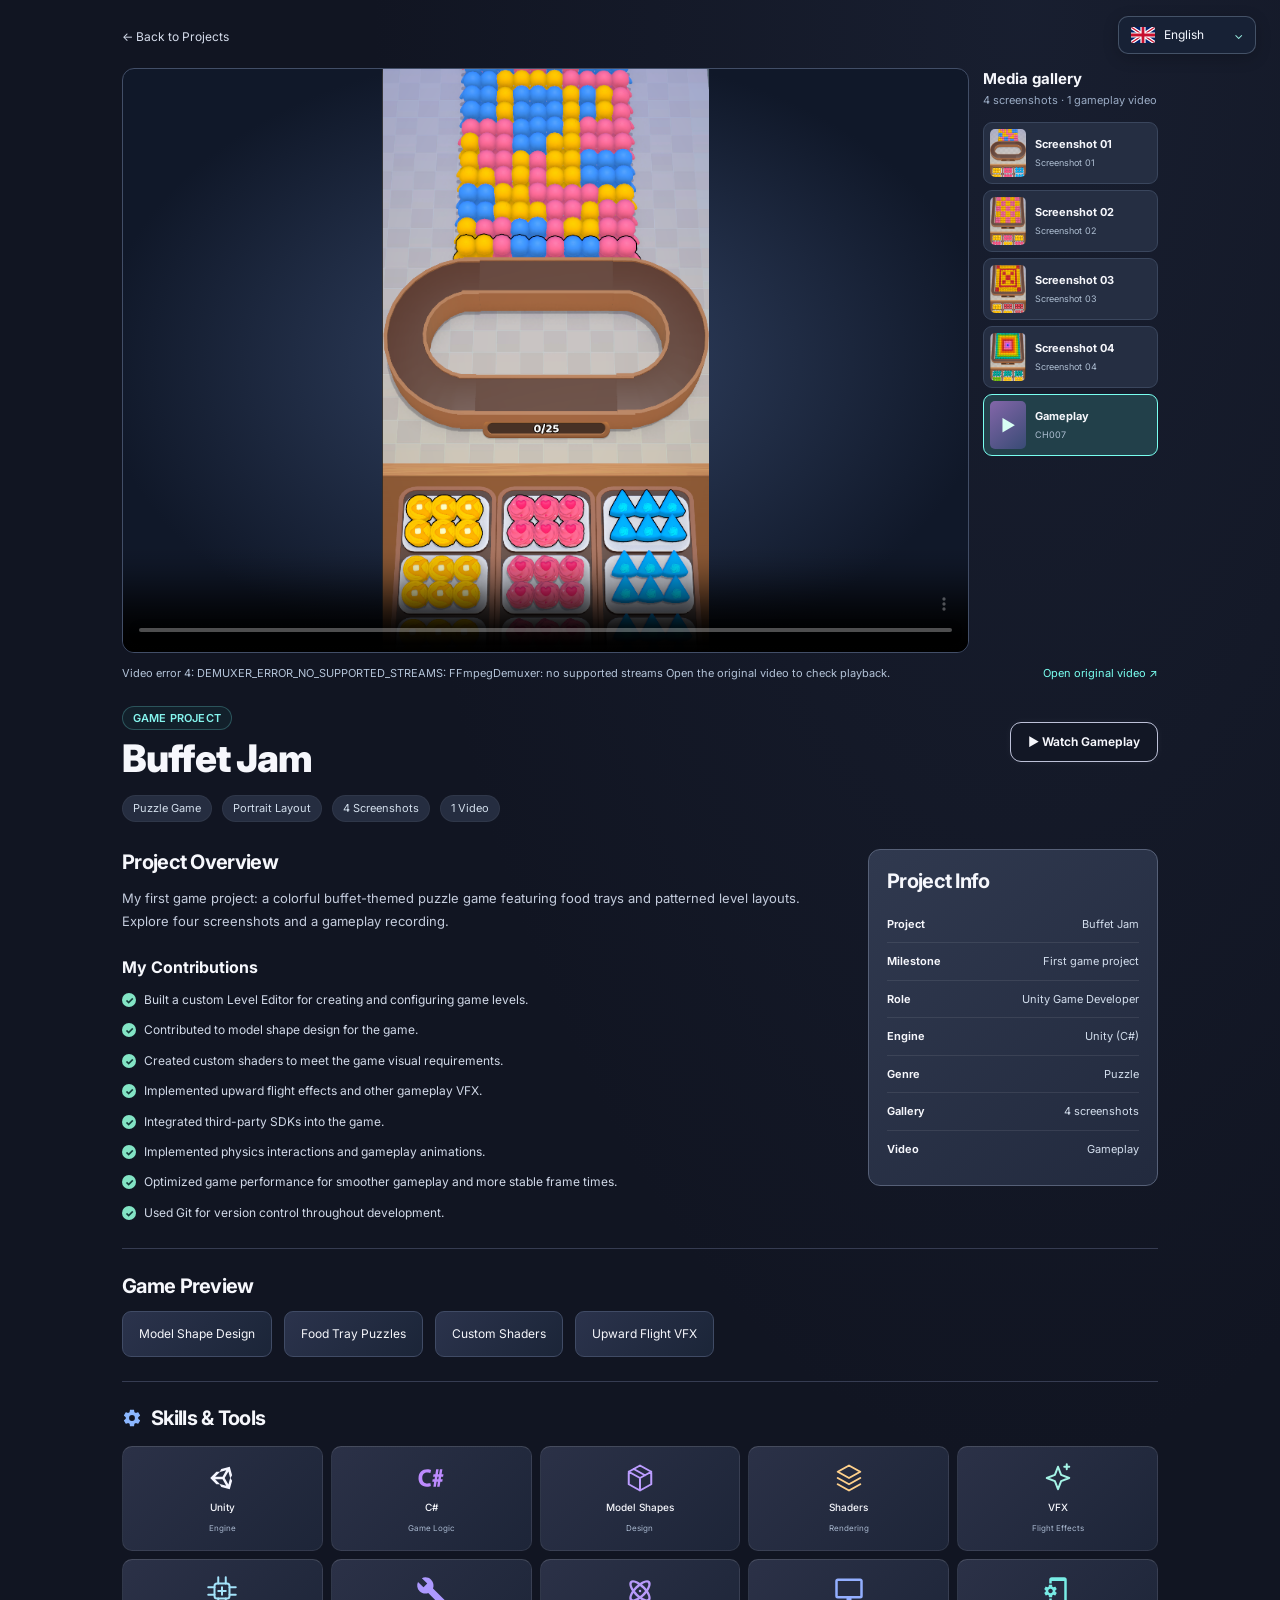
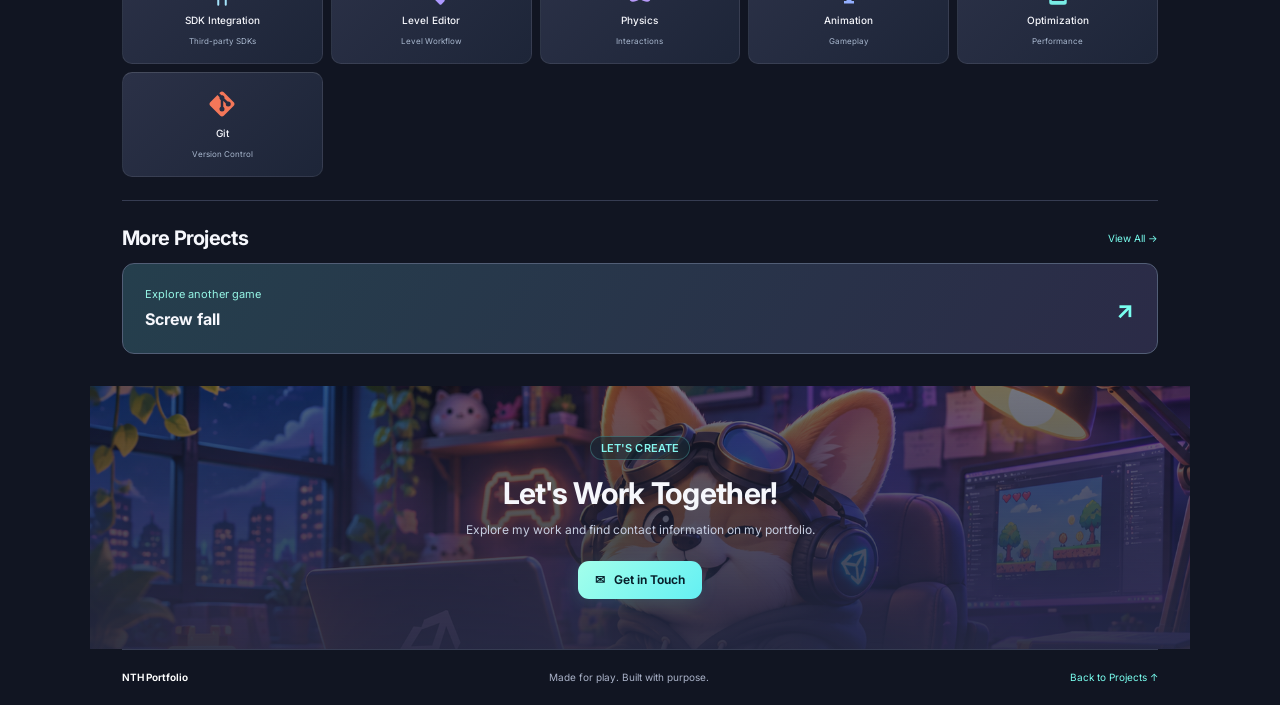
==== buffet-jam.html @ f7092686 "Build bilingual Unity developer portfolio" ====
<!doctype html>
<html lang="en">
<head>
<meta charset="UTF-8">
<meta name="viewport" content="width=device-width,initial-scale=1">
<meta name="description" content="Buffet Jam &middot; level screenshots and game preview.">
<title>Buffet Jam &middot; NTH Portfolio</title>
<link rel="stylesheet" href="styles.css">
<script src="i18n.js" defer></script>
<script src="buffet-jam.js" defer></script>
<script src="motion.js" defer></script>
</head>
<body class="detail-page">
<details class="language-switch"><summary aria-label="Choose language"><img class="current-language-flag" src="assets/icons/flag-en.svg" alt="" width="24" height="16"><span class="current-language-label">English</span><span class="language-chevron" aria-hidden="true">⌄</span></summary><div class="language-options" role="group" aria-label="Language / Ngôn ngữ"><button type="button" data-language="vi" lang="vi" aria-pressed="false"><img src="assets/icons/flag-vi.svg" alt="" width="24" height="16">Tiếng Việt</button><button type="button" data-language="en" lang="en" aria-pressed="true"><img src="assets/icons/flag-en.svg" alt="" width="24" height="16">English</button></div></details>
<a class="skip-link" href="#project-content">Skip to content</a>
<main class="detail-main" id="project-content">
<a class="back-link" href="index.html#projects">&larr; Back to Projects</a>
<div id="project-gallery"><div class="gallery-layout"><div class="media-stage"><img hidden id="gallery-image" src="assets/buffet-jam/Ch007.png" alt="Buffet Jam - Screenshot 01" width="436" height="774"><video id="gallery-video" controls playsinline preload="metadata" poster="assets/buffet-jam/Ch007.png" aria-label="Buffet Jam gameplay">Your browser does not support video playback.</video></div><div class="media-menu"><h3>Media gallery</h3><p>4 screenshots &middot; 1 gameplay video</p><button class="media-choice" data-media-type="image" data-media-src="assets/buffet-jam/Ch007.png" data-media-label="Screenshot 01" aria-pressed="false"><img src="assets/buffet-jam/Ch007.png" alt="" width="60" height="90" loading="lazy"><span><strong>Screenshot 01</strong><small>Screenshot 01</small></span></button><button class="media-choice" data-media-type="image" data-media-src="assets/buffet-jam/Ch007_1.png" data-media-label="Screenshot 02" aria-pressed="false"><img src="assets/buffet-jam/Ch007_1.png" alt="" width="60" height="90" loading="lazy"><span><strong>Screenshot 02</strong><small>Screenshot 02</small></span></button><button class="media-choice" data-media-type="image" data-media-src="assets/buffet-jam/CH007_2.png" data-media-label="Screenshot 03" aria-pressed="false"><img src="assets/buffet-jam/CH007_2.png" alt="" width="60" height="90" loading="lazy"><span><strong>Screenshot 03</strong><small>Screenshot 03</small></span></button><button class="media-choice" data-media-type="image" data-media-src="assets/buffet-jam/Ch007_3.png" data-media-label="Screenshot 04" aria-pressed="false"><img src="assets/buffet-jam/Ch007_3.png" alt="" width="60" height="90" loading="lazy"><span><strong>Screenshot 04</strong><small>Screenshot 04</small></span></button><button class="media-choice" data-media-type="video" data-media-src="assets/buffet-jam/CH007_Vid.mp4" data-media-label="Gameplay" aria-pressed="false"><span class="video-thumb" aria-hidden="true">&#9654;</span><span><strong>Gameplay</strong><small>CH007</small></span></button></div></div><div class="gallery-footer"><span id="gallery-caption" aria-live="polite">Gameplay</span><a id="open-original-video" href="assets/buffet-jam/CH007_Vid.mp4" target="_blank" rel="noopener">Open original video &#8599;</a></div></div>
<header class="detail-heading"><div><span class="eyebrow">GAME PROJECT</span><h1>Buffet Jam</h1></div><a class="button secondary" id="watch-gameplay" href="#project-gallery">&#9654; Watch Gameplay</a></header>
<div class="detail-metadata"><span>Puzzle Game</span><span>Portrait Layout</span><span>4 Screenshots</span><span>1 Video</span></div>
<div class="detail-overview"><section><h2>Project Overview</h2><p>My first game project: a colorful buffet-themed puzzle game featuring food trays and patterned level layouts. Explore four screenshots and a gameplay recording.</p><h3>My Contributions</h3><ul class="contributions-list"><li>Built a custom Level Editor for creating and configuring game levels.</li><li>Contributed to model shape design for the game.</li><li>Created custom shaders to meet the game visual requirements.</li><li>Implemented upward flight effects and other gameplay VFX.</li><li>Integrated third-party SDKs into the game.</li><li>Implemented physics interactions and gameplay animations.</li><li>Optimized game performance for smoother gameplay and more stable frame times.</li><li>Used Git for version control throughout development.</li></ul></section><aside class="project-info"><h2>Project Info</h2><dl><div><dt>Project</dt><dd>Buffet Jam</dd></div><div><dt>Milestone</dt><dd>First game project</dd></div><div><dt>Role</dt><dd>Unity Game Developer</dd></div><div><dt>Engine</dt><dd>Unity (C#)</dd></div><div><dt>Genre</dt><dd>Puzzle</dd></div><div><dt>Gallery</dt><dd>4 screenshots</dd></div><div><dt>Video</dt><dd>Gameplay</dd></div></dl></aside></div>
<section class="detail-highlights"><h2>Game Preview</h2><div class="highlight-list"><span>Model Shape Design</span><span>Food Tray Puzzles</span><span>Custom Shaders</span><span>Upward Flight VFX</span></div></section>
<section class="detail-tools" aria-labelledby="tools-title"><h2 id="tools-title"><img src="assets/icons/cog.svg" alt="" width="20" height="20"> Skills &amp; Tools</h2><ul class="tool-grid tool-grid-expanded"><li class="tool-card"><img src="assets/icons/unity.svg" alt="" width="30" height="30"><strong>Unity</strong><small>Engine</small></li><li class="tool-card"><img src="assets/icons/language-csharp.svg" alt="" width="30" height="30"><strong>C#</strong><small>Game Logic</small></li><li class="tool-card"><img src="assets/icons/model-shape.svg" alt="" width="30" height="30"><strong>Model Shapes</strong><small>Design</small></li><li class="tool-card"><img src="assets/icons/sand-shader.svg" alt="" width="30" height="30"><strong>Shaders</strong><small>Rendering</small></li><li class="tool-card"><img src="assets/icons/game-vfx.svg" alt="" width="30" height="30"><strong>VFX</strong><small>Flight Effects</small></li><li class="tool-card"><img src="assets/icons/sdk-integration.svg" alt="" width="30" height="30"><strong>SDK Integration</strong><small>Third-party SDKs</small></li><li class="tool-card"><img src="assets/icons/wrench.svg" alt="" width="30" height="30"><strong>Level Editor</strong><small>Level Workflow</small></li><li class="tool-card"><img src="assets/icons/atom.svg" alt="" width="30" height="30"><strong>Physics</strong><small>Interactions</small></li><li class="tool-card"><img src="assets/icons/monitor.svg" alt="" width="30" height="30"><strong>Animation</strong><small>Gameplay</small></li><li class="tool-card"><img src="assets/icons/cellphone-cog.svg" alt="" width="30" height="30"><strong>Optimization</strong><small>Performance</small></li><li class="tool-card"><img src="assets/icons/git.svg" alt="" width="30" height="30"><strong>Git</strong><small>Version Control</small></li></ul></section>
<section class="detail-more"><div class="section-heading"><h2>More Projects</h2><a href="index.html#projects">View All &rarr;</a></div><a class="more-project-link" href="screw-fall.html"><span>Explore another game</span><strong>Screw fall</strong><b>&#8599;</b></a></section>
<section class="detail-contact"><span class="eyebrow">LET'S CREATE</span><h2>Let's Work Together!</h2><p>Explore my work and find contact information on my portfolio.</p><a class="button primary" href="index.html#contact">&#9993; &nbsp; Get in Touch</a></section>
<footer><a class="footer-brand" href="index.html">NTH Portfolio</a><span>Made for play. Built with purpose.</span><a href="index.html#projects">Back to Projects &uarr;</a></footer>
</main>
</body>
</html>
---- styles.css ----
@import url('https://fonts.googleapis.com/css2?family=Inter:wght@400;450;500;550;600;650;700;750;800;850;900&display=swap');

:root{color-scheme:dark;--bg:#111525;--panel:#202538;--line:#363c52;--text:#f6f7fc;--muted:#b2b7cb;--accent:#79fff0;--purple:#b390ff}*{box-sizing:border-box}html{scroll-behavior:smooth;scroll-padding-top:24px}body{margin:0;background:var(--bg);color:var(--text);font:14px/1.5 Inter,Arial,sans-serif}a{color:inherit;text-decoration:none}button{font:inherit;cursor:pointer;color:inherit}button,a{-webkit-tap-highlight-color:transparent}button:focus-visible,a:focus-visible{outline:2px solid var(--accent);outline-offset:5px}button{border:0}h1,h2,h3,p{margin:0}h2{font-size:23px;letter-spacing:-.7px;line-height:1.3}h3{font-size:16px;line-height:1.4}section{scroll-margin-top:24px}.sidebar{position:fixed;inset:0 auto 0 0;width:168px;background:linear-gradient(170deg,#101522,#1b2139 60%,#11192b);border-right:1px solid #ffffff08;overflow:hidden;z-index:5}.brand{display:flex;align-items:center;flex-direction:column;gap:4px;padding:30px 5px 34px;font-size:14px}.brand-icon{font-size:42px;line-height:1.1;transform:rotate(180deg)}nav{padding:0 16px;display:grid;gap:10px}.nav-link{display:flex;align-items:center;gap:12px;padding:10px 14px;border-radius:6px;font-size:13px;transition:background .2s}.nav-link span{font-size:21px;width:20px;line-height:1}.nav-link:hover{background:#ffffff0b}.nav-link.active{background:#2b505c;color:#e9fffd}.sidebar-note{position:absolute;bottom:24px;left:0;width:100%;font-size:8px;text-align:center;letter-spacing:1.8px;color:#8390ad}.sidebar-landscape{position:absolute;bottom:0;left:0;width:100%;height:46%;overflow:hidden;background:radial-gradient(ellipse at 50% 80%,#61436766,transparent 65%)}.moon{position:absolute;width:65px;height:65px;background:#c5a5f518;border-radius:50%;top:30px;left:-25px}.mountains{position:absolute;inset:60px -40px 0;background:#141c30;clip-path:polygon(0 50%,20% 25%,35% 48%,55% 0,75% 40%,100% 17%,100% 100%,0 100%)}.cabin{position:absolute;bottom:90px;left:25px;font-size:125px;line-height:1;color:#e1a86a;text-shadow:0 0 40px #ec9c4c77;transform:rotate(-4deg)}main{margin-left:168px;max-width:1600px}.hero{position:relative;min-height:370px;overflow:hidden;background:linear-gradient(100deg,#111522,#1c2138)}.hero-copy{position:relative;z-index:2;width:58%;padding:32px 40px 28px;background:linear-gradient(90deg,#111522 30%,#111522dc 65%,transparent)}.eyebrow{display:inline-block;border:1px solid #67d4d24a;border-radius:30px;padding:3px 10px;font-size:11px;font-weight:600;color:#85f5ee;background:#14293299;letter-spacing:.15px}h1{font-size:clamp(34px,3.8vw,58px);font-weight:850;letter-spacing:-1.6px;line-height:1.06;margin:14px 0 10px}h1>span{background:linear-gradient(100deg,#a9ffde,#89b8ff);background-clip:text;color:transparent}.specialties{font-size:13px;white-space:nowrap}.specialties i{padding:0 6px;color:#c0c4d4;font-style:normal}.hero-description{font-size:12px;line-height:1.6;color:#d2d5e3;margin:17px 0 22px;max-width:370px}.hero-actions{display:flex;gap:12px;flex-wrap:wrap}.button{display:inline-flex;align-items:center;justify-content:center;gap:6px;border-radius:11px;padding:10px 17px;font-size:12px;font-weight:650;transition:transform .2s,box-shadow .2s}.button:hover{transform:translateY(-2px)}.button.primary{background:linear-gradient(130deg,#a3ffeb,#64f0f3);color:#071e2a;box-shadow:0 3px 17px #62f9ed24}.button.primary span{margin-left:9px;font-size:18px;line-height:1}.button.secondary{background:#11162399;border:1px solid #bdc1d8;box-shadow:0 0 10px #ffffff0b}.socials{display:flex;gap:22px;align-items:center;font-weight:800;color:#d0d3df;font-size:20px;margin:19px 7px 0}.hero-art{position:absolute;inset:0 0 0 40%;overflow:hidden;background:radial-gradient(ellipse at 65% 50%,#685299,#24243f 65%,#181e32)}.ambient-orb{position:absolute;border-radius:50%;filter:blur(35px)}.orb-one{background:#7b49f977;width:200px;height:160px;top:60px;right:5%}.orb-two{background:#ffa74955;width:120px;height:130px;top:30px;left:10%}.wall-frame{position:absolute;border:7px solid #343552;border-radius:6px;background:#253652;box-shadow:0 8px 12px #0005;text-align:center}.frame-one{width:92px;height:80px;top:14px;left:14%;color:#aa89de;font-size:50px;transform:rotate(-8deg)}.frame-two{width:100px;height:95px;top:15px;right:10%;color:#9acbff;font-size:62px;transform:rotate(8deg)}.desk{position:absolute;bottom:25px;height:22px;left:1%;right:0;background:linear-gradient(#ad7f79,#5b3c52);border-radius:50% 0 0 0;box-shadow:0 18px 40px #090d1e}.monitor{position:absolute;width:240px;height:170px;border:8px solid #151c30;border-bottom-width:15px;right:8%;bottom:85px;border-radius:10px;transform:rotate(4deg);background:linear-gradient(130deg,#252846,#413866);box-shadow:0 0 30px #9d87ff33}.monitor:after{content:'';position:absolute;bottom:-60px;left:46%;width:16px;height:50px;background:#27283e;transform:rotate(-4deg)}.monitor-code{padding:20px 12px}.monitor-code b{display:block;color:#b6ffef;font-size:19px;letter-spacing:2px}.monitor-code>span{color:#c6b4ef;font-size:11px}.code-line{height:4px;width:78%;background:#a49be259;border-radius:4px;margin-top:11px}.code-line.short{width:52%;background:#72eddf6b}.laptop{position:absolute;bottom:53px;left:23%;width:180px;height:120px;display:grid;place-items:center;font-size:60px;color:#ada0db;border:2px solid #a397b9;border-radius:10px;background:linear-gradient(135deg,#323149,#191a2e);transform:skew(10deg) rotate(-4deg);box-shadow:5px 10px 20px #0c1029}.coffee{position:absolute;right:5%;bottom:47px;font-size:57px;filter:drop-shadow(0 5px 7px #111)}.plant{position:absolute;color:#81a39a;font-size:100px;bottom:40px;left:6%;text-shadow:5px 6px #52695c}.art-caption{position:absolute;bottom:9px;right:15px;font-size:8px;letter-spacing:2px;color:#d1bddb90}.desk-lamp{position:absolute;top:80px;left:4%;width:55px;height:60px;background:#ffd690;border-radius:8px;box-shadow:0 0 36px #ffbf7459}.desk-lamp:after{content:'';position:absolute;top:60px;left:24px;width:6px;height:100px;background:#7c6b71}.content{padding:24px 28px 0}.intro-grid{display:grid;grid-template-columns:1.3fr 1fr;gap:28px;padding-bottom:25px;border-bottom:1px solid var(--line)}.about{display:flex;gap:22px;align-items:stretch}.portrait{flex:0 0 150px;min-height:184px;border:2px solid #89f5f0;border-left-color:#ae9eff;border-bottom-color:#d7a8e5;border-radius:23px;background:radial-gradient(ellipse at 50% 35%,#71879e,#303c55 60%,#24283e);display:flex;align-items:center;justify-content:center;flex-direction:column;box-shadow:-3px 3px 9px #a284f42b;transform:rotate(2deg)}.portrait>span{font-size:48px;font-weight:750;color:#d0e1ef7a}.portrait small{font-size:8px;letter-spacing:1.5px;color:#d1ddeb99}.about-copy h2{margin-bottom:8px}.about-copy>p{font-size:12px;line-height:1.65}.muted{color:var(--muted)}.about-copy .muted{font-size:10px;margin-top:7px}.contact-chips{display:flex;gap:7px;flex-wrap:wrap;margin-top:17px}.contact-chips>*{padding:6px 9px;border:1px solid #ffffff0a;border-radius:7px;background:#242a3c;font-size:9px;color:#d6dfed}.section-heading{display:flex;justify-content:space-between;align-items:center;gap:12px;margin-bottom:12px}.section-heading>a{font-size:10px;color:var(--accent);white-space:nowrap}.skills-grid{display:grid;grid-template-columns:repeat(4,1fr);gap:6px}.skill{display:flex;align-items:center;justify-content:center;flex-direction:column;text-align:center;min-height:82px;border:1px solid #ffffff0b;border-top-color:#ffffff1a;border-radius:10px;background:linear-gradient(140deg,#24283e,#1a1e2e);box-shadow:0 2px 5px #0002}.skill b{font-size:30px;font-weight:500;line-height:1.2;margin-bottom:3px}.skill span{font-size:10px;line-height:1.3}.skill small{display:block;font-size:10px}.purple{color:var(--purple)}.blue{color:#8caaff}.orange{color:#ffb96c}.cyan{color:#7ce5e4}.heading-icon{color:var(--accent);font-size:27px;margin-right:8px}.projects-section{padding:19px 0 16px;border-bottom:1px solid var(--line)}.projects-heading{justify-content:flex-start;flex-wrap:wrap}.filters{display:flex;gap:8px;margin-left:16px}.filters button{background:linear-gradient(#2d3246,#202437);border:1px solid #565d73;border-radius:25px;font-size:10px;padding:4px 16px;line-height:1.4;box-shadow:0 2px 4px #0003}.filters button.selected{color:#0e303b;background:var(--accent);border-color:var(--accent);font-weight:700;box-shadow:0 0 13px #7affef22}.project-count{margin-left:auto;font-size:10px;color:var(--accent)}.project-grid{display:grid;grid-template-columns:repeat(3,minmax(0,1fr));gap:20px}.project-card{background:linear-gradient(130deg,#2b2d43,#202436);border:1px solid #6b718d;border-radius:13px;overflow:hidden;transition:transform .2s,border-color .2s}.project-card:hover{transform:translateY(-4px);border-color:#a2f0e4}.project-card[hidden]{display:none}.project-art{height:163px;position:relative;overflow:hidden}.project-art>small{position:absolute;bottom:9px;right:9px;font-size:7px;letter-spacing:1.4px;color:#fff9}.puzzle-art{background:radial-gradient(circle at 20% 20%,#ffe0ce,transparent 35%),linear-gradient(140deg,#93c4f0,#c1ade0 60%,#86bce5)}.bubble{position:absolute;width:40px;height:40px;border-radius:50%;box-shadow:inset -5px -7px 9px #0003,inset 4px 4px 5px #ffffffaa,0 4px 6px #24327355}.b1{background:#e149dc;top:47px;left:25%}.b2{background:#fbd132;top:31px;left:48%}.b3{background:#85dc38;top:65px;left:65%}.b4{background:#eb5a5e;top:33px;left:77%}.puzzle-bar{height:21px;background:linear-gradient(#ffdc80,#dfa043);border:2px solid #ffd381;border-radius:6px;position:absolute;box-shadow:0 5px 6px #0003}.puzzle-bar:after{content:'✚';font-size:15px;position:absolute;left:8px;top:-2px;color:#8b83a8}.bar-one{width:70%;left:10%;top:96px;transform:rotate(18deg)}.bar-two{width:62%;right:4%;top:105px;transform:rotate(-25deg);background:linear-gradient(#ef9bdc,#c85fae);border-color:#f5b5dc}.bar-three{width:49%;left:28%;top:93px;transform:rotate(60deg)}.grove-art{background:linear-gradient(#97d9eb 0 45%,#8cbd59 45%,#6aa347)}.sun{position:absolute;top:15px;right:22%;width:30px;height:30px;border-radius:50%;background:#ffe4a5;box-shadow:0 0 30px #fff4c6}.hills{position:absolute;top:40px;left:-5%;width:110%;height:150px;background:#58985f;clip-path:polygon(0 20%,20% 0,40% 35%,60% 10%,80% 30%,100% 10%,100% 100%,0 100%)}.tree{position:absolute;line-height:1;font-size:125px;color:#28694f;text-shadow:4px 3px #448f54;bottom:15px}.tree-one{left:-5px}.tree-two{right:-7px;font-size:105px;color:#3a7a46}.house{font-size:150px;color:#edbd7e;position:absolute;left:33%;bottom:-24px;text-shadow:3px 2px #8c5f43}.garden{position:absolute;left:12%;bottom:14px;width:70px;height:30px;transform:skew(-15deg);background:repeating-linear-gradient(0deg,#b7814a 0 5px,#78a84a 5px 10px);border:3px solid #b99564}.editor-art{background:#292c36;padding:7px}.editor-toolbar{background:#41424d;font-size:7px;padding:3px}.editor-layout{display:grid;grid-template-columns:23% 53% 24%;height:130px;gap:2px}.editor-tree,.editor-inspector{font-size:6px;color:#bfc0ca;padding:9px 4px;line-height:2;background:#34343d}.editor-canvas{position:relative;background:repeating-linear-gradient(0deg,transparent 0 19px,#ccd6f01a 19px 20px),repeating-linear-gradient(90deg,#506d9b 0 19px,#ccd6f033 19px 20px)}.editor-piece{position:absolute;left:23%;top:36%;width:75%;height:15px;border-radius:5px;background:#e5a847;border:2px solid #ffdf7e;transform:rotate(-30deg);box-shadow:0 20px 0 -1px #c5a07c}.editor-inspector hr{border:0;border-top:1px solid #7775;margin:5px 0}.project-body{padding:0 15px 12px;position:relative}.category{display:inline-block;padding:2px 10px;font-size:9px;font-weight:650;border-radius:20px;position:relative;top:-11px;margin-bottom:-5px;color:#101c2b}.commercial{background:#a0f1bc}.personal{background:#98d6fb}.tools{background:#c59cf6}.project-body h3{font-size:16px;margin-top:-2px}.project-body>p{font-size:11px;color:#d6d8e5;line-height:1.45;margin:4px 0 10px;min-height:32px}.card-bottom{display:flex;align-items:center;justify-content:space-between;gap:5px}.tags{display:flex;gap:5px;flex-wrap:wrap}.tags span{background:#3c435a;border:1px solid #ffffff06;border-radius:20px;font-size:8px;padding:1px 9px}.project-open{width:28px;height:28px;flex-shrink:0;background:linear-gradient(#737b96,#42485f);border:1px solid #a4abc34a;border-radius:50%;font-size:19px;line-height:1}.sample-note{color:#818ba4;font-size:9px;margin-top:9px;text-align:right}.resume-grid{display:grid;grid-template-columns:1.45fr 1fr;gap:30px;padding:18px 0 24px}.resume-grid h2{margin-bottom:13px}.timeline{border-left:1px solid #778097;margin-left:9px;padding-left:23px}.job{position:relative;margin-bottom:20px}.job:last-child{margin-bottom:0}.job:before{content:'';position:absolute;top:4px;left:-29px;width:9px;height:9px;border-radius:50%;background:var(--accent);border:2px solid #263344;outline:1px solid var(--accent)}.job-heading{display:flex;align-items:center;justify-content:space-between;gap:10px}.job-heading h3{font-size:14px}.job-heading>span{font-size:10px;white-space:nowrap}.company{font-size:11px;color:#a7ecf2}.company>span{color:#91a9bb;margin-left:8px}.job ul{padding-left:15px;margin:5px 0 0;color:#d9dce8;font-size:11px;line-height:1.65}.education-card,.language-card{background:linear-gradient(120deg,#292f43,#23293c);border:1px solid #ffffff13;border-bottom-color:#656d87;border-radius:10px;padding:0 14px}.education-card article{display:flex;align-items:flex-start;gap:10px;padding:13px 0}.education-card article+article{border-top:1px solid #ffffff17}.education-card h3{font-size:11px}.education-card p{font-size:10px;margin-top:3px}.education-card small{font-size:9px;margin-left:auto;white-space:nowrap}.languages{margin-top:15px}.languages h2{margin-bottom:8px}.language-card{padding:9px 14px 11px}.language-card p{display:flex;justify-content:space-between;font-size:10px}.language-card p span{font-size:9px;color:#d3d8e4}.language-track{height:5px;background:#131a2d;border-radius:20px;margin:5px 0 11px;overflow:hidden}.language-track>span{display:block;height:100%;width:95%;background:linear-gradient(90deg,#a4fff0,#75e9e7);border-radius:20px}.language-track .english{width:65%}.language-card>small{font-size:8px;color:#9aa5bf}.contact-section{padding:35px 20px;text-align:center;border-top:1px solid var(--line);background:radial-gradient(ellipse at 50% 100%,#51417a55,transparent 75%)}.contact-section h2{font-size:29px;margin:12px 0 8px}.contact-section p{color:var(--muted);font-size:12px;margin-bottom:19px}.contact-section .eyebrow{border:0;background:none;font-size:9px;letter-spacing:2px}footer{display:flex;justify-content:space-between;align-items:center;gap:15px;border-top:1px solid var(--line);padding:20px 0;font-size:10px;color:#aab2c8}.footer-brand{color:#fff;font-weight:650}footer>a:last-child{color:var(--accent)}dialog{max-width:590px;width:calc(100% - 32px);padding:35px;background:#1d2337;color:var(--text);border:1px solid #758099;border-radius:18px;box-shadow:0 30px 100px #0008}dialog::backdrop{background:#070b19c9;backdrop-filter:blur(7px)}dialog h2{margin:15px 0 10px}dialog p{font-size:13px;line-height:1.7;margin:9px 0}.dialog-close{position:absolute;right:12px;top:8px;background:transparent;font-size:28px}.dialog-placeholder{padding:48px 20px;margin:22px 0;border:1px dashed #666e8b;border-radius:9px;text-align:center;color:#b0b8cf;background:linear-gradient(135deg,#333452,#252d46)}.skip-link{position:fixed;top:-60px;left:180px;z-index:20;background:var(--accent);color:#111;padding:10px}.skip-link:focus{top:8px}
@media(min-width:1500px){.hero{min-height:420px}.hero-copy{padding:45px 50px}.content{padding:30px 40px 0}.project-art{height:210px}.monitor{width:300px;height:210px}.laptop{width:230px;height:145px}.intro-grid{gap:40px}.portrait{flex-basis:180px}}
@media(max-width:1150px){.sidebar{width:140px}main{margin-left:140px}.brand{font-size:12px}nav{padding:0 10px}.nav-link{padding:9px;font-size:12px}.hero-copy{padding:28px;width:64%}.hero-art{left:35%}.content{padding:22px 22px 0}.intro-grid{grid-template-columns:1.2fr 1fr;gap:20px}.portrait{flex-basis:115px}.about{gap:15px}.about-copy>p{font-size:11px}h2{font-size:20px}.skill{min-height:76px}.projects-heading{gap:10px}.filters{margin-left:0}.filters button{padding:4px 12px}.project-grid{gap:14px}.project-art{height:143px}.resume-grid{gap:20px}.project-body{padding-left:11px;padding-right:11px}.project-body h3{font-size:14px}.education-card small{display:none}}
@media(max-width:900px){.intro-grid{grid-template-columns:1fr}.portrait{flex-basis:145px;min-height:170px}.skills-grid{grid-template-columns:repeat(8,1fr)}.skill{min-height:80px}.skill span,.skill small{font-size:9px}.hero-copy{width:75%}.hero-art{left:29%;opacity:.7}.hero-description{max-width:300px}.specialties{font-size:11px}.project-grid{gap:10px}.project-art{height:125px}.project-body>p{font-size:10px;min-height:44px}.tags span{padding:1px 6px;font-size:7px}.resume-grid{grid-template-columns:1fr}.education-column{display:grid;grid-template-columns:1fr 1fr;gap:18px}.languages{margin-top:0}.education-card small{display:inline}.project-count{display:none}.project-body h3{font-size:13px}.filters{margin-left:auto}.filters button{padding:4px 9px}}
@media(max-width:650px){.sidebar{position:sticky;top:0;width:100%;height:auto;display:flex;align-items:center;justify-content:space-between;padding:9px 13px;background:#121827f5;backdrop-filter:blur(16px)}.brand{padding:0;flex-direction:row;gap:7px;font-size:10px}.brand-icon{font-size:25px}.sidebar nav{display:flex;padding:0;gap:3px}.nav-link{font-size:0;padding:8px}.nav-link span{font-size:19px;width:auto}.sidebar-landscape,.sidebar-note{display:none}main{margin-left:0}.hero{min-height:390px}.hero-copy{width:100%;padding:30px 22px;background:linear-gradient(90deg,#111522f2 15%,#111522b8 65%,#11152210)}h1{font-size:43px}.hero-art{left:20%;opacity:.6}.hero-description{max-width:285px}.hero-actions{gap:9px}.button{padding:10px 13px}.socials{margin-top:24px}.content{padding:21px 17px 0}.intro-grid{gap:23px}.portrait{flex-basis:100px;min-height:160px}.portrait>span{font-size:36px}.portrait small{font-size:6px}.about{gap:16px}.about-copy>p{font-size:11px}.about-copy h2{font-size:20px}.contact-chips{margin-top:10px;gap:5px}.contact-chips>*{font-size:8px;padding:4px 6px}.skills-grid{grid-template-columns:repeat(4,1fr)}.skill{min-height:78px}.skill span,.skill small{font-size:10px}.section-heading{margin-bottom:13px}.projects-heading{display:block}.projects-heading h2{margin-bottom:12px}.filters{gap:8px}.filters button{font-size:10px;padding:5px 17px}.project-grid{grid-template-columns:1fr;gap:16px}.project-art{height:190px}.project-body{padding:0 16px 14px}.project-body h3{font-size:18px}.project-body>p{font-size:12px;min-height:0;margin-bottom:12px}.tags span{font-size:9px;padding:2px 10px}.category{font-size:10px}.project-open{width:32px;height:32px}.puzzle-bar{height:28px}.bar-one{top:110px}.bar-two{top:118px}.bar-three{top:104px}.bubble{width:48px;height:48px}.editor-layout{height:155px}.editor-tree,.editor-inspector{font-size:8px}.editor-toolbar{font-size:9px}.house{left:38%;font-size:170px}.tree{font-size:155px}.sample-note{font-size:8px}.resume-grid{padding-top:22px}.education-column{grid-template-columns:1fr}.job-heading h3{font-size:13px}.job-heading>span{font-size:9px}.job ul{font-size:11px}.contact-section{padding:28px 0}.contact-section h2{font-size:26px}footer{flex-wrap:wrap;justify-content:center;font-size:9px}footer>span{display:none}.skip-link{left:10px}html{scroll-padding-top:75px}.education-card small{display:inline}.education-card h3{font-size:12px}.education-card p{font-size:11px}}
@media(prefers-reduced-motion:reduce){html{scroll-behavior:auto}*,*:before,*:after{transition:none!important}}
@media print{body{background:white;color:#172033;font-size:11px}.sidebar,.hero-art,.hero-actions,.socials,.filters,.project-open,.contact-section,footer,.sample-note,.skip-link,dialog{display:none!important}main{margin:0;max-width:none}.hero{min-height:0;background:none}.hero-copy{width:100%;padding:10px 0;background:none}h1{font-size:35px}h1>span{color:#285677;background:none}.hero-description,.specialties,.muted,.about-copy>p,.job ul,.project-body>p{color:#38445a}.content{padding:10px 0}.intro-grid{grid-template-columns:1.2fr 1fr}.portrait{min-height:130px}.skills-grid{grid-template-columns:repeat(4,1fr)}.skill,.project-card,.education-card,.language-card{background:#f1f3f7;color:#172033;border-color:#ccd1db;box-shadow:none}.project-art{height:110px;print-color-adjust:exact}.project-card,.job,.education-column{break-inside:avoid}.resume-grid{grid-template-columns:1.4fr 1fr}.education-column{display:block}.languages{margin-top:15px}.project-body h3{font-size:14px}.project-body>p{font-size:10px}.tags span,.contact-chips>*{background:#e0e5ef;color:#172033}.section-heading>a{display:none}.eyebrow,.company{color:#286078}.skill{min-height:65px}.hero-copy .eyebrow{border-color:#8ba5ab}h2{font-size:19px}.heading-icon{color:#357e86}.language-card p span{color:#4c5870}.job-heading>span{color:#38445a}}

@media screen {
  .hero-art.corgi-background {
    inset: 0;
    opacity: 1;
    background: url("assets/corgi-studio.png") 70% center / cover no-repeat;
  }
  .hero-copy {
    background: linear-gradient(90deg, #111522f5 0%, #111522d9 55%, #11152285 80%, transparent 100%);
  }
}
@media screen and (max-width: 650px) {
  .hero-art.corgi-background { background-position: 62% center; }
  .hero-copy {
    background: linear-gradient(90deg, #111522ed 0%, #111522c9 48%, #11152260 78%, #11152220 100%);
  }
}

.portrait { position: relative; overflow: hidden; }
.portrait > img {
  position: absolute;
  inset: 0;
  width: 100%;
  height: 100%;
  object-fit: cover;
  object-position: center 40%;
}

.screw-cover{display:block;width:100%;padding:0;text-align:left;background:radial-gradient(ellipse at 10% 10%,#395e91,#16263e 80%)}
.socials>img,.socials>a{display:block;flex-shrink:0}
.socials>a img{display:block}
.socials[hidden]{display:none}
.language-switch{position:fixed;top:16px;right:24px;z-index:30;font-size:12px;color:#f4f8ff}
.language-switch summary{list-style:none;display:flex;align-items:center;gap:9px;padding:9px 12px;min-width:138px;border:1px solid #73849980;border-radius:10px;background:#182236ed;box-shadow:0 4px 16px #0003;cursor:pointer}
.language-switch summary::-webkit-details-marker{display:none}
.language-switch summary:focus-visible{outline:2px solid var(--accent);outline-offset:3px}
.language-switch img{display:block;border-radius:2px;object-fit:cover;flex-shrink:0}
.language-chevron{margin-left:auto;color:#9bf3e6}.language-switch[open] summary{border-color:var(--accent)}
.language-options{position:absolute;top:calc(100% + 7px);right:0;width:160px;padding:5px;border:1px solid #54647b;border-radius:11px;background:#1c263b;box-shadow:0 12px 25px #0005}
.language-options button{display:flex;align-items:center;gap:10px;width:100%;padding:10px;border-radius:7px;background:transparent;text-align:left;font-size:12px}
.language-options button:hover,.language-options button[aria-pressed=true]{background:#2b4b56;color:#a6fff0}
html[lang=vi] .specialties{white-space:normal}
@media(min-width:651px){html[lang=vi] .nav-link{font-size:12px;gap:9px;padding:10px}}
@media(max-width:650px){.language-switch{top:64px;right:12px;font-size:11px}.language-switch summary{padding:7px 9px;min-width:126px}.detail-page .language-switch{top:12px}}
@media print{.language-switch{display:none!important}}
.hero-actions img{display:block;flex-shrink:0}
.hero-actions .primary img{filter:brightness(0)}
@media screen{
  .hero::before{content:'';position:absolute;inset:0 auto 0 0;width:58%;z-index:1;pointer-events:none;background:linear-gradient(90deg,#111522f5 0%,#111522d9 55%,#11152285 80%,transparent 100%)}
  .hero .hero-copy{background:transparent}
}
@media screen and (max-width:1150px){.hero::before{width:64%}}
@media screen and (max-width:900px){.hero::before{width:75%}}
@media screen and (max-width:650px){.hero::before{width:100%;background:linear-gradient(90deg,#111522ed 0%,#111522c9 48%,#11152260 78%,#11152220 100%)}}
.nav-link{transition:background-color .22s ease,color .22s ease,transform .22s ease}
.nav-link:hover{transform:translateX(3px)}
.button{transition:transform .22s ease,box-shadow .22s ease,background-color .22s ease}
.button:active,.carousel-controls button:active{transform:translateY(1px)}
.filters button,.media-choice,.carousel-controls button{transition:background-color .2s ease,border-color .2s ease,color .2s ease,box-shadow .2s ease}
.filters button:hover,.media-choice:hover{box-shadow:0 0 12px #79ffef13}
.project-card{transition:transform .25s ease,border-color .25s ease,box-shadow .25s ease}
@media screen and (prefers-reduced-motion:no-preference){
  .motion-reveal{transition:opacity .5s ease,transform .5s cubic-bezier(.2,.7,.2,1)}
  .motion-pending{opacity:0;transform:translateY(14px)}
  .motion-ready .hero-copy,.motion-ready .detail-heading{animation:content-enter .5s cubic-bezier(.2,.7,.2,1) both}
  .motion-ready .detail-main>#project-gallery,.motion-ready .detail-main>#screw-gallery{animation:content-enter .45s ease both}
  .project-preview:not([hidden]){animation:preview-enter .18s ease both}
  @keyframes content-enter{from{opacity:0;transform:translateY(8px)}to{opacity:1;transform:translateY(0)}}
  @keyframes preview-enter{from{opacity:0;transform:scale(.97)}to{opacity:1;transform:scale(1)}}
}
@media(max-width:650px){.nav-link:hover{transform:none}}
@media print{.motion-pending{opacity:1!important;transform:none!important}}
.brand .brand-icon{display:flex;align-items:center;justify-content:center;transform:none}
.brand-icon>img,.nav-link span>img{display:block}
@media(max-width:650px){.brand-icon>img{width:27px;height:27px}}
.about-copy .contact-chips{gap:9px}
.about-copy .contact-chips>*{font-size:11px;padding:8px 11px;overflow-wrap:anywhere;max-width:100%}
.carousel-controls{display:flex;align-items:center;justify-content:flex-end;gap:7px;margin:0 0 10px}
.carousel-controls button{border:1px solid #4c5871;background:#242e43;border-radius:8px;min-width:34px;height:30px;font-size:12px;padding:0 10px}
.carousel-controls button:hover{border-color:var(--accent);color:var(--accent)}
.carousel-controls #projects-motion{min-width:108px;font-size:10px}
.project-preview{position:fixed;z-index:15;width:210px;border:1px solid #9af8e6;border-radius:14px;overflow:hidden;background:#121b2c;box-shadow:0 14px 50px #0009,0 0 20px #6ffff023;pointer-events:none}
.project-preview[hidden]{display:none}
.preview-heading{display:flex;align-items:center;gap:7px;padding:10px 12px;font-size:8px;font-weight:700;letter-spacing:1.4px;color:#a2f9ec}
.preview-dot{width:6px;height:6px;border-radius:50%;background:#79f4d9;box-shadow:0 0 8px #79f4d9}
.project-preview video{display:block;width:100%;height:min(270px,45dvh);object-fit:contain;background:#090f1d}
.preview-footer{padding:10px 12px}.preview-footer strong{display:block;font-size:12px}.preview-footer span{display:block;color:#a9b9cf;font-size:8px;margin-top:4px;line-height:1.5}
@media screen{
  .project-grid.project-carousel{display:flex;gap:20px;overflow-x:auto;overflow-y:hidden;overscroll-behavior-x:contain;scrollbar-width:thin;scrollbar-color:#5b7d8b #171e30;padding:5px 1px 14px;align-items:stretch;scroll-behavior:auto}
  .project-carousel>.project-card{flex:0 0 calc((100% - 40px)/3);min-width:275px;display:flex;flex-direction:column}
  .project-carousel>.project-card[hidden]{display:none}
  .project-carousel>.project-card:hover{transform:none;border-color:#a2f0e4;box-shadow:0 0 18px #79ffec13}
  .project-carousel .project-art{flex-shrink:0}
  .project-carousel .project-body{flex:1;display:flex;flex-direction:column;align-items:flex-start;width:100%}
  .project-carousel .category{align-self:flex-start}
  .project-carousel .card-bottom{margin-top:auto;width:100%;padding-top:4px}
}
@media screen and (max-width:900px){.project-carousel>.project-card{flex-basis:calc((100% - 20px)/2);min-width:250px}}
@media screen and (max-width:650px){.project-carousel>.project-card{flex-basis:86%;min-width:0}.carousel-controls{justify-content:space-between;margin-top:12px}.project-preview{width:180px}}
@media print{.carousel-controls,.project-preview{display:none!important}}
.fruty-cover{background:radial-gradient(ellipse at 10% 10%,#57518e,#20293f 80%)}
.sand-cover{background:radial-gradient(ellipse at 10% 10%,#a0693d,#24243d 80%)}
.buffet-cover{background:radial-gradient(ellipse at 10% 10%,#733b67,#33263e 80%)}
.buffet-cover .cover-title>span{color:#ffafce}
.sand-cover .cover-title>span{color:#ffd498}
.fruty-cover .cover-title>span{color:#d5b6ff}
.skill b>img{display:block;width:30px;height:30px;margin:3px auto}
.contributions-list{list-style:none;padding:0;margin:12px 0 0;display:grid;gap:10px}
.contributions-list li{position:relative;padding-left:22px;font-size:12px;line-height:1.7;color:#d1d9e8}
.contributions-list li:before{content:'\2713';position:absolute;left:0;top:3px;width:14px;height:14px;display:grid;place-items:center;background:#83e4c5;border-radius:50%;color:#123b38;font-size:10px;font-weight:800;line-height:1}
.detail-tools{border-top:1px solid var(--line);padding:23px 0}
.detail-tools h2{display:flex;align-items:center;gap:9px;font-size:20px;margin-bottom:15px}
.tool-grid{list-style:none;display:grid;grid-template-columns:repeat(9,minmax(0,1fr));gap:8px;padding:0;margin:0}
.tool-grid-expanded{grid-template-columns:repeat(5,minmax(0,1fr))}
.tool-card{display:flex;align-items:center;justify-content:center;flex-direction:column;gap:7px;min-height:105px;padding:12px 4px;border:1px solid #ffffff13;border-top-color:#ffffff26;border-radius:10px;background:linear-gradient(135deg,#2b3147,#1d2538);text-align:center}
.tool-card strong{font-size:10px;font-weight:500;overflow-wrap:anywhere}.tool-card small{font-size:8px;color:#a9b8cf}.tool-card>img{height:30px;width:30px}
@media(max-width:900px){.tool-grid{grid-template-columns:repeat(5,minmax(0,1fr))}}
@media(max-width:650px){.tool-grid{grid-template-columns:repeat(3,minmax(0,1fr))}.tool-card{min-height:100px}.contributions-list li{font-size:12px}}
.screw-cover>img{position:absolute;right:8%;top:-15%;height:145%;width:auto;transform:rotate(12deg);box-shadow:0 0 25px #0006}
.screw-cover:after{content:'';position:absolute;inset:0;background:linear-gradient(90deg,#101e36e8,transparent 85%)}
.cover-title{position:absolute;left:17px;top:22px;z-index:1;font-size:27px;font-weight:850;line-height:1.05;letter-spacing:-1px;color:#fff}
.cover-title>span{display:block;color:#8ff8e4;font-size:42px}
.cover-label{position:absolute;left:17px;bottom:16px;z-index:1;font-size:7px;letter-spacing:1px;color:#dcf8ff}
dialog.media-dialog{width:min(940px,calc(100% - 28px));max-width:940px;max-height:92dvh;overflow:auto;padding:28px}
.media-dialog>p{max-width:700px;color:#b9c5d8}
.gallery-layout{display:grid;grid-template-columns:minmax(0,1fr) 230px;gap:20px;margin-top:22px}
.media-stage{height:min(62dvh,600px);min-height:260px;display:flex;align-items:center;justify-content:center;overflow:hidden;border:1px solid #424e67;border-radius:12px;background:radial-gradient(ellipse at center,#263956,#0b1221 75%)}
.media-stage>img,.media-stage>video{display:block;width:100%;height:100%;object-fit:contain}
.media-stage>[hidden],#screw-gallery[hidden],#project-template-details[hidden]{display:none}
.media-menu>h3{font-size:15px}.media-menu>p{font-size:11px;color:#9aabc4;margin:3px 0 13px}
.media-choice{display:flex;align-items:center;gap:12px;width:100%;padding:7px;margin-bottom:7px;border:1px solid #3a465d;border-radius:9px;background:#252e42;text-align:left}
.media-choice:hover{background:#303c52}.media-choice[aria-pressed=true]{border-color:var(--accent);background:#22404a}
.media-choice>img,.video-thumb{width:36px;height:48px;object-fit:cover;border-radius:5px;flex-shrink:0}.video-thumb{display:grid;place-items:center;background:linear-gradient(140deg,#8366a9,#394b75);color:#d8fff4;font-size:16px}
.media-choice strong{display:block;font-size:11px}.media-choice small{display:block;font-size:9px;margin-top:3px;color:#aebed2}
.gallery-footer{display:flex;justify-content:space-between;gap:12px;margin-top:12px;font-size:11px;color:#b3c3d8}.gallery-footer a{color:var(--accent)}
#screw-gallery:has(#gallery-video[hidden]) #open-original-video{display:none}
.detail-page{background:radial-gradient(ellipse at 80% 0%,#26314b55,transparent 45%),#111522}
.detail-main{max-width:1100px;margin:0 auto;padding:25px 32px 0}
.back-link{display:inline-block;margin-bottom:22px;color:#d5dceb;font-size:12px}.back-link:hover{color:var(--accent)}
.detail-main .gallery-layout{grid-template-columns:minmax(0,1fr) 175px;margin-top:0;gap:14px}
.detail-main .media-stage{height:min(65dvh,620px);min-height:300px;background:radial-gradient(ellipse at center,#334465,#101829 75%)}
.detail-main .media-choice{padding:6px;gap:9px;margin-bottom:6px}.detail-main .media-choice>img,.detail-main .video-thumb{height:48px;width:36px}
.detail-heading{display:flex;align-items:center;justify-content:space-between;gap:15px;margin-top:24px}.detail-heading h1{font-size:38px;margin:8px 0 0;letter-spacing:-1px}
.detail-metadata{display:flex;flex-wrap:wrap;gap:10px;margin:17px 0 27px}.detail-metadata span{font-size:11px;background:#252d40;border:1px solid #ffffff0c;padding:4px 10px;border-radius:20px;color:#d3dfec}
.detail-overview{display:grid;grid-template-columns:1fr 290px;gap:35px}.detail-overview h2,.detail-highlights h2,.detail-more h2{font-size:20px;margin-bottom:12px}.detail-overview p{font-size:13px;line-height:1.8;color:#c4ccdd}.detail-overview h3{margin:22px 0 8px;font-size:16px}
.project-info{align-self:start;background:linear-gradient(140deg,#30394f,#222a3e);padding:18px;border:1px solid #566077;border-radius:12px}.project-info dl{margin:0}.project-info dl>div{display:flex;justify-content:space-between;gap:10px;font-size:11px;padding:10px 0;border-bottom:1px solid #ffffff15}.project-info dl>div:last-child{border:0}.project-info dt{font-weight:650}.project-info dd{margin:0;text-align:right;color:#d3deed}
.detail-highlights,.detail-more{padding:24px 0;border-top:1px solid var(--line);margin-top:25px}.highlight-list{display:flex;gap:12px;flex-wrap:wrap}.highlight-list span{padding:13px 16px;border:1px solid #404b65;background:linear-gradient(130deg,#2b334c,#1b2538);border-radius:9px;font-size:12px}
.detail-more{margin-top:0}.detail-more .section-heading h2{margin-bottom:0}.more-project-link{display:grid;position:relative;gap:4px;padding:22px;background:linear-gradient(120deg,#253f4d,#2b2b47);border:1px solid #525e76;border-radius:12px}.more-project-link>span{font-size:11px;color:#95f5e5}.more-project-link strong{font-size:16px;padding-right:20px}.more-project-link b{position:absolute;right:23px;top:28px;font-size:24px;color:var(--accent)}
.detail-contact{text-align:center;margin:8px -32px 0;padding:50px 20px;background:linear-gradient(#15182a99,#242842ef),url('assets/corgi-studio.png') center 35%/cover}.detail-contact h2{font-size:30px;margin:14px 0 8px}.detail-contact p{font-size:12px;color:#c6cee1;margin-bottom:22px}
a.project-open{display:inline-flex;align-items:center;justify-content:center}
@media(max-width:650px){.detail-main{padding:18px 16px 0}.detail-main .gallery-layout{grid-template-columns:1fr;gap:12px}.detail-main .media-stage{height:55dvh;min-height:290px}.detail-main .media-choice{margin:0;gap:5px;padding:6px 3px}.detail-main .media-menu{grid-template-columns:repeat(3,minmax(0,1fr))}.detail-main .media-menu>h3,.detail-main .media-menu>p{grid-column:1/-1}.detail-heading{align-items:flex-start}.detail-heading h1{font-size:31px}.detail-heading .button{font-size:10px;padding:9px;margin-top:24px}.detail-overview{grid-template-columns:1fr;gap:20px}.detail-metadata{gap:6px;margin-bottom:22px}.detail-metadata span{font-size:9px}.detail-contact{margin-left:-16px;margin-right:-16px}.detail-contact h2{font-size:26px}.highlight-list{display:grid;grid-template-columns:1fr 1fr;gap:8px}.highlight-list span{font-size:10px;padding:12px 9px}}
@media(max-width:650px){dialog.media-dialog{padding:22px 16px}.gallery-layout{grid-template-columns:1fr;gap:15px}.media-stage{height:52dvh;min-height:240px}.media-menu{display:grid;grid-template-columns:repeat(3,minmax(0,1fr));gap:7px}.media-menu>h3,.media-menu>p{grid-column:1/-1;margin:0}.media-menu>p{margin-bottom:5px}.media-choice{flex-direction:column;text-align:center;margin:0;gap:5px;padding:8px 3px}.media-choice strong{font-size:9px}.media-choice small{font-size:8px}.media-choice>img,.video-thumb{width:30px;height:38px}.gallery-footer{font-size:10px}.screw-cover>img{right:12%}.cover-title{font-size:34px}.cover-title>span{font-size:53px}}
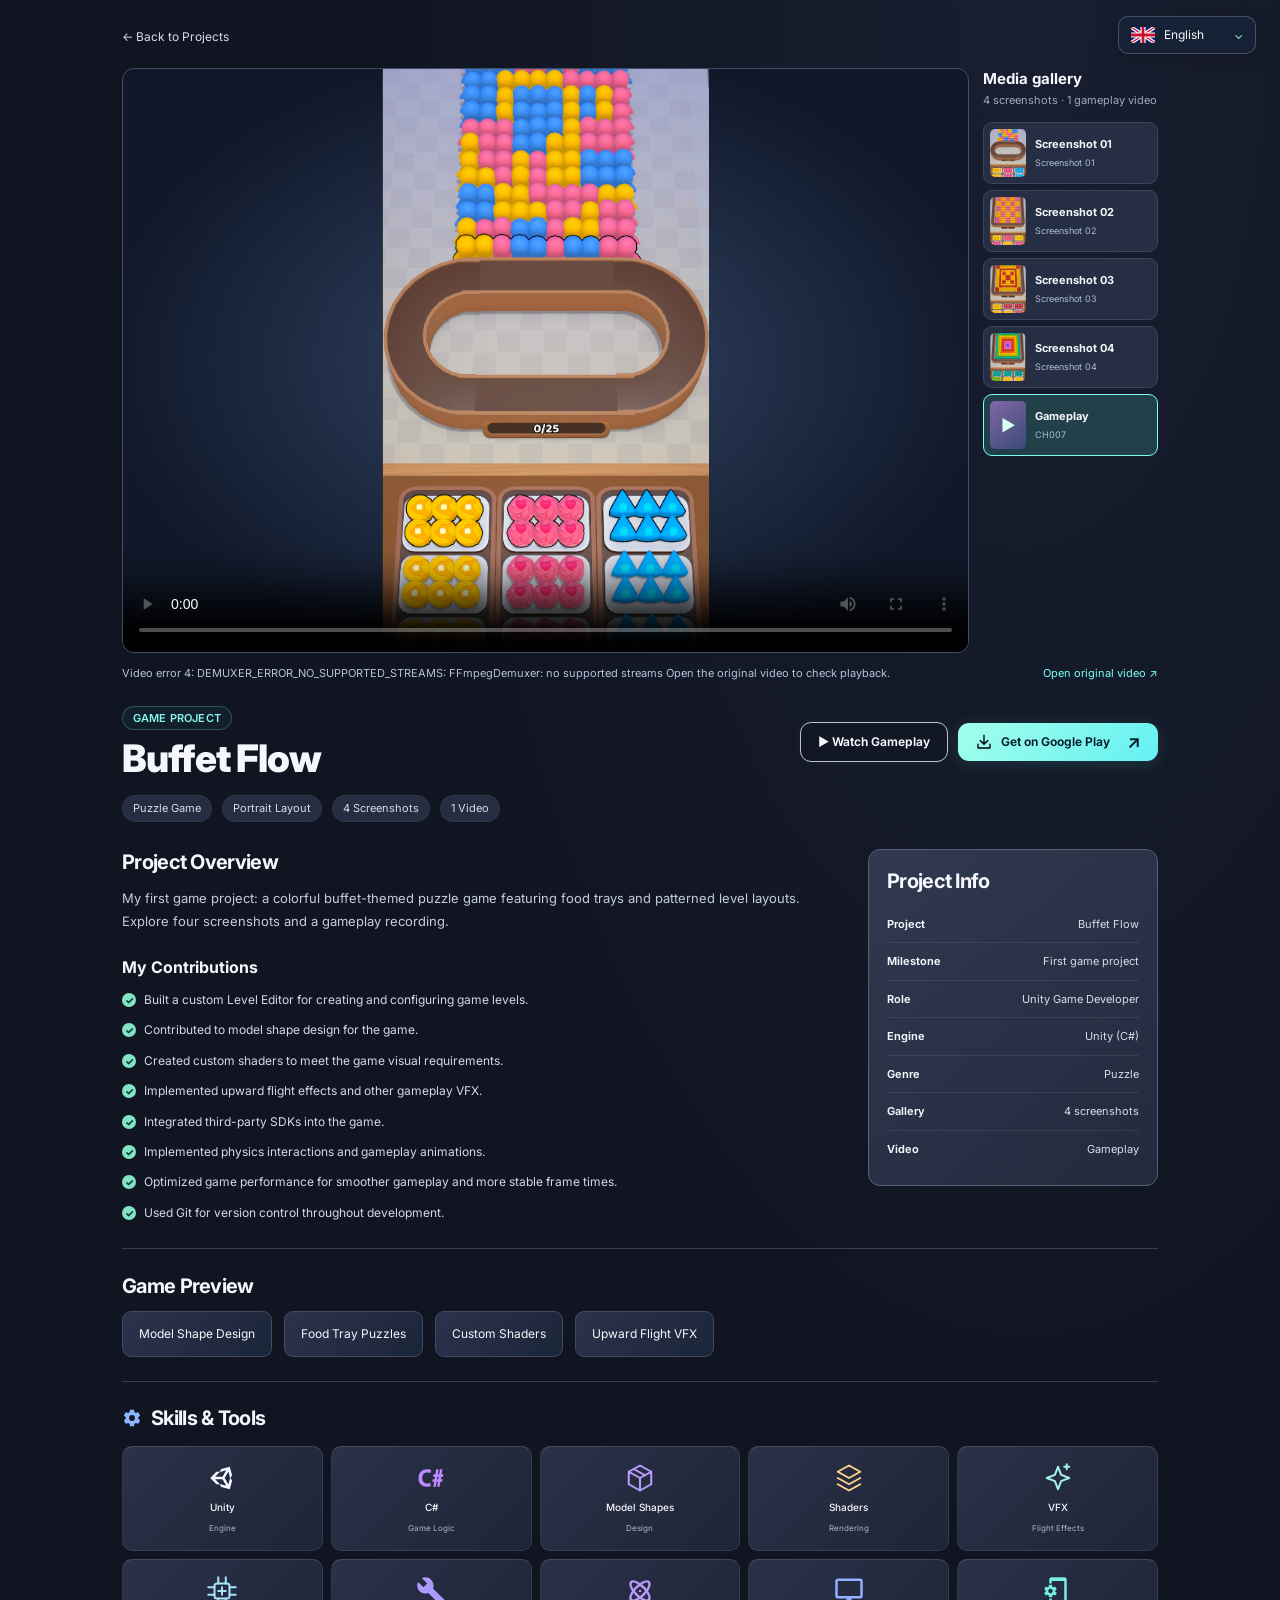
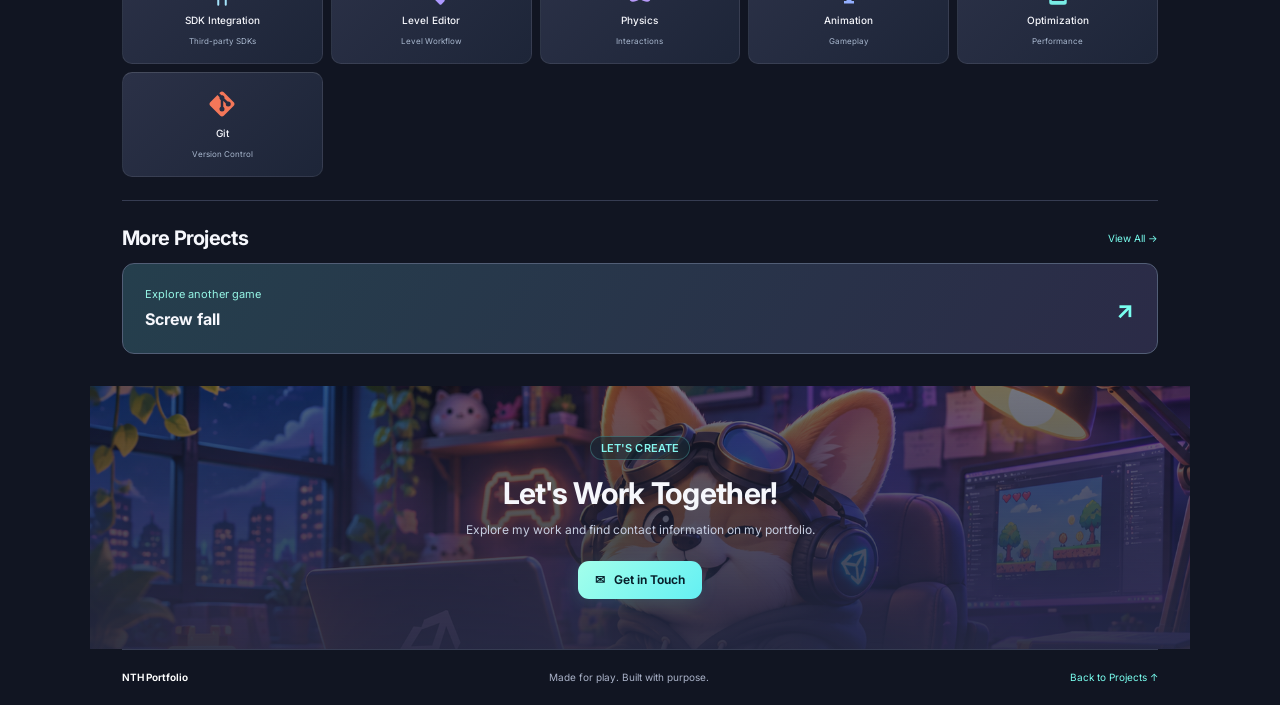
==== commit 02e1f0c2: "Add game download links and update published titles" ====
--- a/buffet-jam.html
+++ b/buffet-jam.html
@@ -3,8 +3,8 @@
 <head>
 <meta charset="UTF-8">
 <meta name="viewport" content="width=device-width,initial-scale=1">
-<meta name="description" content="Buffet Jam &middot; level screenshots and game preview.">
-<title>Buffet Jam &middot; NTH Portfolio</title>
+<meta name="description" content="Buffet Flow &middot; level screenshots and game preview.">
+<title>Buffet Flow &middot; NTH Portfolio</title>
 <link rel="stylesheet" href="styles.css">
 <script src="i18n.js" defer></script>
 <script src="buffet-jam.js" defer></script>
@@ -15,10 +15,10 @@
 <a class="skip-link" href="#project-content">Skip to content</a>
 <main class="detail-main" id="project-content">
 <a class="back-link" href="index.html#projects">&larr; Back to Projects</a>
-<div id="project-gallery"><div class="gallery-layout"><div class="media-stage"><img hidden id="gallery-image" src="assets/buffet-jam/Ch007.png" alt="Buffet Jam - Screenshot 01" width="436" height="774"><video id="gallery-video" controls playsinline preload="metadata" poster="assets/buffet-jam/Ch007.png" aria-label="Buffet Jam gameplay">Your browser does not support video playback.</video></div><div class="media-menu"><h3>Media gallery</h3><p>4 screenshots &middot; 1 gameplay video</p><button class="media-choice" data-media-type="image" data-media-src="assets/buffet-jam/Ch007.png" data-media-label="Screenshot 01" aria-pressed="false"><img src="assets/buffet-jam/Ch007.png" alt="" width="60" height="90" loading="lazy"><span><strong>Screenshot 01</strong><small>Screenshot 01</small></span></button><button class="media-choice" data-media-type="image" data-media-src="assets/buffet-jam/Ch007_1.png" data-media-label="Screenshot 02" aria-pressed="false"><img src="assets/buffet-jam/Ch007_1.png" alt="" width="60" height="90" loading="lazy"><span><strong>Screenshot 02</strong><small>Screenshot 02</small></span></button><button class="media-choice" data-media-type="image" data-media-src="assets/buffet-jam/CH007_2.png" data-media-label="Screenshot 03" aria-pressed="false"><img src="assets/buffet-jam/CH007_2.png" alt="" width="60" height="90" loading="lazy"><span><strong>Screenshot 03</strong><small>Screenshot 03</small></span></button><button class="media-choice" data-media-type="image" data-media-src="assets/buffet-jam/Ch007_3.png" data-media-label="Screenshot 04" aria-pressed="false"><img src="assets/buffet-jam/Ch007_3.png" alt="" width="60" height="90" loading="lazy"><span><strong>Screenshot 04</strong><small>Screenshot 04</small></span></button><button class="media-choice" data-media-type="video" data-media-src="assets/buffet-jam/CH007_Vid.mp4" data-media-label="Gameplay" aria-pressed="false"><span class="video-thumb" aria-hidden="true">&#9654;</span><span><strong>Gameplay</strong><small>CH007</small></span></button></div></div><div class="gallery-footer"><span id="gallery-caption" aria-live="polite">Gameplay</span><a id="open-original-video" href="assets/buffet-jam/CH007_Vid.mp4" target="_blank" rel="noopener">Open original video &#8599;</a></div></div>
-<header class="detail-heading"><div><span class="eyebrow">GAME PROJECT</span><h1>Buffet Jam</h1></div><a class="button secondary" id="watch-gameplay" href="#project-gallery">&#9654; Watch Gameplay</a></header>
+<div id="project-gallery"><div class="gallery-layout"><div class="media-stage"><img hidden id="gallery-image" src="assets/buffet-jam/Ch007.png" alt="Buffet Flow - Screenshot 01" width="436" height="774"><video id="gallery-video" controls playsinline preload="metadata" poster="assets/buffet-jam/Ch007.png" aria-label="Buffet Flow gameplay">Your browser does not support video playback.</video></div><div class="media-menu"><h3>Media gallery</h3><p>4 screenshots &middot; 1 gameplay video</p><button class="media-choice" data-media-type="image" data-media-src="assets/buffet-jam/Ch007.png" data-media-label="Screenshot 01" aria-pressed="false"><img src="assets/buffet-jam/Ch007.png" alt="" width="60" height="90" loading="lazy"><span><strong>Screenshot 01</strong><small>Screenshot 01</small></span></button><button class="media-choice" data-media-type="image" data-media-src="assets/buffet-jam/Ch007_1.png" data-media-label="Screenshot 02" aria-pressed="false"><img src="assets/buffet-jam/Ch007_1.png" alt="" width="60" height="90" loading="lazy"><span><strong>Screenshot 02</strong><small>Screenshot 02</small></span></button><button class="media-choice" data-media-type="image" data-media-src="assets/buffet-jam/CH007_2.png" data-media-label="Screenshot 03" aria-pressed="false"><img src="assets/buffet-jam/CH007_2.png" alt="" width="60" height="90" loading="lazy"><span><strong>Screenshot 03</strong><small>Screenshot 03</small></span></button><button class="media-choice" data-media-type="image" data-media-src="assets/buffet-jam/Ch007_3.png" data-media-label="Screenshot 04" aria-pressed="false"><img src="assets/buffet-jam/Ch007_3.png" alt="" width="60" height="90" loading="lazy"><span><strong>Screenshot 04</strong><small>Screenshot 04</small></span></button><button class="media-choice" data-media-type="video" data-media-src="assets/buffet-jam/CH007_Vid.mp4" data-media-label="Gameplay" aria-pressed="false"><span class="video-thumb" aria-hidden="true">&#9654;</span><span><strong>Gameplay</strong><small>CH007</small></span></button></div></div><div class="gallery-footer"><span id="gallery-caption" aria-live="polite">Gameplay</span><a id="open-original-video" href="assets/buffet-jam/CH007_Vid.mp4" target="_blank" rel="noopener">Open original video &#8599;</a></div></div>
+<header class="detail-heading"><div><span class="eyebrow">GAME PROJECT</span><h1>Buffet Flow</h1></div><div class="detail-actions"><a class="button secondary" id="watch-gameplay" href="#project-gallery">&#9654; Watch Gameplay</a><a class="button primary store-download" href="https://play.google.com/store/apps/details?id=com.amzg.buffet.jam&amp;hl=en" target="_blank" rel="noopener noreferrer"><img src="assets/icons/download.svg" alt="" width="18" height="18">Get on Google Play<span aria-hidden="true"> &#8599;</span></a></div></header>
 <div class="detail-metadata"><span>Puzzle Game</span><span>Portrait Layout</span><span>4 Screenshots</span><span>1 Video</span></div>
-<div class="detail-overview"><section><h2>Project Overview</h2><p>My first game project: a colorful buffet-themed puzzle game featuring food trays and patterned level layouts. Explore four screenshots and a gameplay recording.</p><h3>My Contributions</h3><ul class="contributions-list"><li>Built a custom Level Editor for creating and configuring game levels.</li><li>Contributed to model shape design for the game.</li><li>Created custom shaders to meet the game visual requirements.</li><li>Implemented upward flight effects and other gameplay VFX.</li><li>Integrated third-party SDKs into the game.</li><li>Implemented physics interactions and gameplay animations.</li><li>Optimized game performance for smoother gameplay and more stable frame times.</li><li>Used Git for version control throughout development.</li></ul></section><aside class="project-info"><h2>Project Info</h2><dl><div><dt>Project</dt><dd>Buffet Jam</dd></div><div><dt>Milestone</dt><dd>First game project</dd></div><div><dt>Role</dt><dd>Unity Game Developer</dd></div><div><dt>Engine</dt><dd>Unity (C#)</dd></div><div><dt>Genre</dt><dd>Puzzle</dd></div><div><dt>Gallery</dt><dd>4 screenshots</dd></div><div><dt>Video</dt><dd>Gameplay</dd></div></dl></aside></div>
+<div class="detail-overview"><section><h2>Project Overview</h2><p>My first game project: a colorful buffet-themed puzzle game featuring food trays and patterned level layouts. Explore four screenshots and a gameplay recording.</p><h3>My Contributions</h3><ul class="contributions-list"><li>Built a custom Level Editor for creating and configuring game levels.</li><li>Contributed to model shape design for the game.</li><li>Created custom shaders to meet the game visual requirements.</li><li>Implemented upward flight effects and other gameplay VFX.</li><li>Integrated third-party SDKs into the game.</li><li>Implemented physics interactions and gameplay animations.</li><li>Optimized game performance for smoother gameplay and more stable frame times.</li><li>Used Git for version control throughout development.</li></ul></section><aside class="project-info"><h2>Project Info</h2><dl><div><dt>Project</dt><dd>Buffet Flow</dd></div><div><dt>Milestone</dt><dd>First game project</dd></div><div><dt>Role</dt><dd>Unity Game Developer</dd></div><div><dt>Engine</dt><dd>Unity (C#)</dd></div><div><dt>Genre</dt><dd>Puzzle</dd></div><div><dt>Gallery</dt><dd>4 screenshots</dd></div><div><dt>Video</dt><dd>Gameplay</dd></div></dl></aside></div>
 <section class="detail-highlights"><h2>Game Preview</h2><div class="highlight-list"><span>Model Shape Design</span><span>Food Tray Puzzles</span><span>Custom Shaders</span><span>Upward Flight VFX</span></div></section>
 <section class="detail-tools" aria-labelledby="tools-title"><h2 id="tools-title"><img src="assets/icons/cog.svg" alt="" width="20" height="20"> Skills &amp; Tools</h2><ul class="tool-grid tool-grid-expanded"><li class="tool-card"><img src="assets/icons/unity.svg" alt="" width="30" height="30"><strong>Unity</strong><small>Engine</small></li><li class="tool-card"><img src="assets/icons/language-csharp.svg" alt="" width="30" height="30"><strong>C#</strong><small>Game Logic</small></li><li class="tool-card"><img src="assets/icons/model-shape.svg" alt="" width="30" height="30"><strong>Model Shapes</strong><small>Design</small></li><li class="tool-card"><img src="assets/icons/sand-shader.svg" alt="" width="30" height="30"><strong>Shaders</strong><small>Rendering</small></li><li class="tool-card"><img src="assets/icons/game-vfx.svg" alt="" width="30" height="30"><strong>VFX</strong><small>Flight Effects</small></li><li class="tool-card"><img src="assets/icons/sdk-integration.svg" alt="" width="30" height="30"><strong>SDK Integration</strong><small>Third-party SDKs</small></li><li class="tool-card"><img src="assets/icons/wrench.svg" alt="" width="30" height="30"><strong>Level Editor</strong><small>Level Workflow</small></li><li class="tool-card"><img src="assets/icons/atom.svg" alt="" width="30" height="30"><strong>Physics</strong><small>Interactions</small></li><li class="tool-card"><img src="assets/icons/monitor.svg" alt="" width="30" height="30"><strong>Animation</strong><small>Gameplay</small></li><li class="tool-card"><img src="assets/icons/cellphone-cog.svg" alt="" width="30" height="30"><strong>Optimization</strong><small>Performance</small></li><li class="tool-card"><img src="assets/icons/git.svg" alt="" width="30" height="30"><strong>Git</strong><small>Version Control</small></li></ul></section>
 <section class="detail-more"><div class="section-heading"><h2>More Projects</h2><a href="index.html#projects">View All &rarr;</a></div><a class="more-project-link" href="screw-fall.html"><span>Explore another game</span><strong>Screw fall</strong><b>&#8599;</b></a></section>
--- a/styles.css
+++ b/styles.css
@@ -1,6 +1,6 @@
 @import url('https://fonts.googleapis.com/css2?family=Inter:wght@400;450;500;550;600;650;700;750;800;850;900&display=swap');
 
-:root{color-scheme:dark;--bg:#111525;--panel:#202538;--line:#363c52;--text:#f6f7fc;--muted:#b2b7cb;--accent:#79fff0;--purple:#b390ff}*{box-sizing:border-box}html{scroll-behavior:smooth;scroll-padding-top:24px}body{margin:0;background:var(--bg);color:var(--text);font:14px/1.5 Inter,Arial,sans-serif}a{color:inherit;text-decoration:none}button{font:inherit;cursor:pointer;color:inherit}button,a{-webkit-tap-highlight-color:transparent}button:focus-visible,a:focus-visible{outline:2px solid var(--accent);outline-offset:5px}button{border:0}h1,h2,h3,p{margin:0}h2{font-size:23px;letter-spacing:-.7px;line-height:1.3}h3{font-size:16px;line-height:1.4}section{scroll-margin-top:24px}.sidebar{position:fixed;inset:0 auto 0 0;width:168px;background:linear-gradient(170deg,#101522,#1b2139 60%,#11192b);border-right:1px solid #ffffff08;overflow:hidden;z-index:5}.brand{display:flex;align-items:center;flex-direction:column;gap:4px;padding:30px 5px 34px;font-size:14px}.brand-icon{font-size:42px;line-height:1.1;transform:rotate(180deg)}nav{padding:0 16px;display:grid;gap:10px}.nav-link{display:flex;align-items:center;gap:12px;padding:10px 14px;border-radius:6px;font-size:13px;transition:background .2s}.nav-link span{font-size:21px;width:20px;line-height:1}.nav-link:hover{background:#ffffff0b}.nav-link.active{background:#2b505c;color:#e9fffd}.sidebar-note{position:absolute;bottom:24px;left:0;width:100%;font-size:8px;text-align:center;letter-spacing:1.8px;color:#8390ad}.sidebar-landscape{position:absolute;bottom:0;left:0;width:100%;height:46%;overflow:hidden;background:radial-gradient(ellipse at 50% 80%,#61436766,transparent 65%)}.moon{position:absolute;width:65px;height:65px;background:#c5a5f518;border-radius:50%;top:30px;left:-25px}.mountains{position:absolute;inset:60px -40px 0;background:#141c30;clip-path:polygon(0 50%,20% 25%,35% 48%,55% 0,75% 40%,100% 17%,100% 100%,0 100%)}.cabin{position:absolute;bottom:90px;left:25px;font-size:125px;line-height:1;color:#e1a86a;text-shadow:0 0 40px #ec9c4c77;transform:rotate(-4deg)}main{margin-left:168px;max-width:1600px}.hero{position:relative;min-height:370px;overflow:hidden;background:linear-gradient(100deg,#111522,#1c2138)}.hero-copy{position:relative;z-index:2;width:58%;padding:32px 40px 28px;background:linear-gradient(90deg,#111522 30%,#111522dc 65%,transparent)}.eyebrow{display:inline-block;border:1px solid #67d4d24a;border-radius:30px;padding:3px 10px;font-size:11px;font-weight:600;color:#85f5ee;background:#14293299;letter-spacing:.15px}h1{font-size:clamp(34px,3.8vw,58px);font-weight:850;letter-spacing:-1.6px;line-height:1.06;margin:14px 0 10px}h1>span{background:linear-gradient(100deg,#a9ffde,#89b8ff);background-clip:text;color:transparent}.specialties{font-size:13px;white-space:nowrap}.specialties i{padding:0 6px;color:#c0c4d4;font-style:normal}.hero-description{font-size:12px;line-height:1.6;color:#d2d5e3;margin:17px 0 22px;max-width:370px}.hero-actions{display:flex;gap:12px;flex-wrap:wrap}.button{display:inline-flex;align-items:center;justify-content:center;gap:6px;border-radius:11px;padding:10px 17px;font-size:12px;font-weight:650;transition:transform .2s,box-shadow .2s}.button:hover{transform:translateY(-2px)}.button.primary{background:linear-gradient(130deg,#a3ffeb,#64f0f3);color:#071e2a;box-shadow:0 3px 17px #62f9ed24}.button.primary span{margin-left:9px;font-size:18px;line-height:1}.button.secondary{background:#11162399;border:1px solid #bdc1d8;box-shadow:0 0 10px #ffffff0b}.socials{display:flex;gap:22px;align-items:center;font-weight:800;color:#d0d3df;font-size:20px;margin:19px 7px 0}.hero-art{position:absolute;inset:0 0 0 40%;overflow:hidden;background:radial-gradient(ellipse at 65% 50%,#685299,#24243f 65%,#181e32)}.ambient-orb{position:absolute;border-radius:50%;filter:blur(35px)}.orb-one{background:#7b49f977;width:200px;height:160px;top:60px;right:5%}.orb-two{background:#ffa74955;width:120px;height:130px;top:30px;left:10%}.wall-frame{position:absolute;border:7px solid #343552;border-radius:6px;background:#253652;box-shadow:0 8px 12px #0005;text-align:center}.frame-one{width:92px;height:80px;top:14px;left:14%;color:#aa89de;font-size:50px;transform:rotate(-8deg)}.frame-two{width:100px;height:95px;top:15px;right:10%;color:#9acbff;font-size:62px;transform:rotate(8deg)}.desk{position:absolute;bottom:25px;height:22px;left:1%;right:0;background:linear-gradient(#ad7f79,#5b3c52);border-radius:50% 0 0 0;box-shadow:0 18px 40px #090d1e}.monitor{position:absolute;width:240px;height:170px;border:8px solid #151c30;border-bottom-width:15px;right:8%;bottom:85px;border-radius:10px;transform:rotate(4deg);background:linear-gradient(130deg,#252846,#413866);box-shadow:0 0 30px #9d87ff33}.monitor:after{content:'';position:absolute;bottom:-60px;left:46%;width:16px;height:50px;background:#27283e;transform:rotate(-4deg)}.monitor-code{padding:20px 12px}.monitor-code b{display:block;color:#b6ffef;font-size:19px;letter-spacing:2px}.monitor-code>span{color:#c6b4ef;font-size:11px}.code-line{height:4px;width:78%;background:#a49be259;border-radius:4px;margin-top:11px}.code-line.short{width:52%;background:#72eddf6b}.laptop{position:absolute;bottom:53px;left:23%;width:180px;height:120px;display:grid;place-items:center;font-size:60px;color:#ada0db;border:2px solid #a397b9;border-radius:10px;background:linear-gradient(135deg,#323149,#191a2e);transform:skew(10deg) rotate(-4deg);box-shadow:5px 10px 20px #0c1029}.coffee{position:absolute;right:5%;bottom:47px;font-size:57px;filter:drop-shadow(0 5px 7px #111)}.plant{position:absolute;color:#81a39a;font-size:100px;bottom:40px;left:6%;text-shadow:5px 6px #52695c}.art-caption{position:absolute;bottom:9px;right:15px;font-size:8px;letter-spacing:2px;color:#d1bddb90}.desk-lamp{position:absolute;top:80px;left:4%;width:55px;height:60px;background:#ffd690;border-radius:8px;box-shadow:0 0 36px #ffbf7459}.desk-lamp:after{content:'';position:absolute;top:60px;left:24px;width:6px;height:100px;background:#7c6b71}.content{padding:24px 28px 0}.intro-grid{display:grid;grid-template-columns:1.3fr 1fr;gap:28px;padding-bottom:25px;border-bottom:1px solid var(--line)}.about{display:flex;gap:22px;align-items:stretch}.portrait{flex:0 0 150px;min-height:184px;border:2px solid #89f5f0;border-left-color:#ae9eff;border-bottom-color:#d7a8e5;border-radius:23px;background:radial-gradient(ellipse at 50% 35%,#71879e,#303c55 60%,#24283e);display:flex;align-items:center;justify-content:center;flex-direction:column;box-shadow:-3px 3px 9px #a284f42b;transform:rotate(2deg)}.portrait>span{font-size:48px;font-weight:750;color:#d0e1ef7a}.portrait small{font-size:8px;letter-spacing:1.5px;color:#d1ddeb99}.about-copy h2{margin-bottom:8px}.about-copy>p{font-size:12px;line-height:1.65}.muted{color:var(--muted)}.about-copy .muted{font-size:10px;margin-top:7px}.contact-chips{display:flex;gap:7px;flex-wrap:wrap;margin-top:17px}.contact-chips>*{padding:6px 9px;border:1px solid #ffffff0a;border-radius:7px;background:#242a3c;font-size:9px;color:#d6dfed}.section-heading{display:flex;justify-content:space-between;align-items:center;gap:12px;margin-bottom:12px}.section-heading>a{font-size:10px;color:var(--accent);white-space:nowrap}.skills-grid{display:grid;grid-template-columns:repeat(4,1fr);gap:6px}.skill{display:flex;align-items:center;justify-content:center;flex-direction:column;text-align:center;min-height:82px;border:1px solid #ffffff0b;border-top-color:#ffffff1a;border-radius:10px;background:linear-gradient(140deg,#24283e,#1a1e2e);box-shadow:0 2px 5px #0002}.skill b{font-size:30px;font-weight:500;line-height:1.2;margin-bottom:3px}.skill span{font-size:10px;line-height:1.3}.skill small{display:block;font-size:10px}.purple{color:var(--purple)}.blue{color:#8caaff}.orange{color:#ffb96c}.cyan{color:#7ce5e4}.heading-icon{color:var(--accent);font-size:27px;margin-right:8px}.projects-section{padding:19px 0 16px;border-bottom:1px solid var(--line)}.projects-heading{justify-content:flex-start;flex-wrap:wrap}.filters{display:flex;gap:8px;margin-left:16px}.filters button{background:linear-gradient(#2d3246,#202437);border:1px solid #565d73;border-radius:25px;font-size:10px;padding:4px 16px;line-height:1.4;box-shadow:0 2px 4px #0003}.filters button.selected{color:#0e303b;background:var(--accent);border-color:var(--accent);font-weight:700;box-shadow:0 0 13px #7affef22}.project-count{margin-left:auto;font-size:10px;color:var(--accent)}.project-grid{display:grid;grid-template-columns:repeat(3,minmax(0,1fr));gap:20px}.project-card{background:linear-gradient(130deg,#2b2d43,#202436);border:1px solid #6b718d;border-radius:13px;overflow:hidden;transition:transform .2s,border-color .2s}.project-card:hover{transform:translateY(-4px);border-color:#a2f0e4}.project-card[hidden]{display:none}.project-art{height:163px;position:relative;overflow:hidden}.project-art>small{position:absolute;bottom:9px;right:9px;font-size:7px;letter-spacing:1.4px;color:#fff9}.puzzle-art{background:radial-gradient(circle at 20% 20%,#ffe0ce,transparent 35%),linear-gradient(140deg,#93c4f0,#c1ade0 60%,#86bce5)}.bubble{position:absolute;width:40px;height:40px;border-radius:50%;box-shadow:inset -5px -7px 9px #0003,inset 4px 4px 5px #ffffffaa,0 4px 6px #24327355}.b1{background:#e149dc;top:47px;left:25%}.b2{background:#fbd132;top:31px;left:48%}.b3{background:#85dc38;top:65px;left:65%}.b4{background:#eb5a5e;top:33px;left:77%}.puzzle-bar{height:21px;background:linear-gradient(#ffdc80,#dfa043);border:2px solid #ffd381;border-radius:6px;position:absolute;box-shadow:0 5px 6px #0003}.puzzle-bar:after{content:'✚';font-size:15px;position:absolute;left:8px;top:-2px;color:#8b83a8}.bar-one{width:70%;left:10%;top:96px;transform:rotate(18deg)}.bar-two{width:62%;right:4%;top:105px;transform:rotate(-25deg);background:linear-gradient(#ef9bdc,#c85fae);border-color:#f5b5dc}.bar-three{width:49%;left:28%;top:93px;transform:rotate(60deg)}.grove-art{background:linear-gradient(#97d9eb 0 45%,#8cbd59 45%,#6aa347)}.sun{position:absolute;top:15px;right:22%;width:30px;height:30px;border-radius:50%;background:#ffe4a5;box-shadow:0 0 30px #fff4c6}.hills{position:absolute;top:40px;left:-5%;width:110%;height:150px;background:#58985f;clip-path:polygon(0 20%,20% 0,40% 35%,60% 10%,80% 30%,100% 10%,100% 100%,0 100%)}.tree{position:absolute;line-height:1;font-size:125px;color:#28694f;text-shadow:4px 3px #448f54;bottom:15px}.tree-one{left:-5px}.tree-two{right:-7px;font-size:105px;color:#3a7a46}.house{font-size:150px;color:#edbd7e;position:absolute;left:33%;bottom:-24px;text-shadow:3px 2px #8c5f43}.garden{position:absolute;left:12%;bottom:14px;width:70px;height:30px;transform:skew(-15deg);background:repeating-linear-gradient(0deg,#b7814a 0 5px,#78a84a 5px 10px);border:3px solid #b99564}.editor-art{background:#292c36;padding:7px}.editor-toolbar{background:#41424d;font-size:7px;padding:3px}.editor-layout{display:grid;grid-template-columns:23% 53% 24%;height:130px;gap:2px}.editor-tree,.editor-inspector{font-size:6px;color:#bfc0ca;padding:9px 4px;line-height:2;background:#34343d}.editor-canvas{position:relative;background:repeating-linear-gradient(0deg,transparent 0 19px,#ccd6f01a 19px 20px),repeating-linear-gradient(90deg,#506d9b 0 19px,#ccd6f033 19px 20px)}.editor-piece{position:absolute;left:23%;top:36%;width:75%;height:15px;border-radius:5px;background:#e5a847;border:2px solid #ffdf7e;transform:rotate(-30deg);box-shadow:0 20px 0 -1px #c5a07c}.editor-inspector hr{border:0;border-top:1px solid #7775;margin:5px 0}.project-body{padding:0 15px 12px;position:relative}.category{display:inline-block;padding:2px 10px;font-size:9px;font-weight:650;border-radius:20px;position:relative;top:-11px;margin-bottom:-5px;color:#101c2b}.commercial{background:#a0f1bc}.personal{background:#98d6fb}.tools{background:#c59cf6}.project-body h3{font-size:16px;margin-top:-2px}.project-body>p{font-size:11px;color:#d6d8e5;line-height:1.45;margin:4px 0 10px;min-height:32px}.card-bottom{display:flex;align-items:center;justify-content:space-between;gap:5px}.tags{display:flex;gap:5px;flex-wrap:wrap}.tags span{background:#3c435a;border:1px solid #ffffff06;border-radius:20px;font-size:8px;padding:1px 9px}.project-open{width:28px;height:28px;flex-shrink:0;background:linear-gradient(#737b96,#42485f);border:1px solid #a4abc34a;border-radius:50%;font-size:19px;line-height:1}.sample-note{color:#818ba4;font-size:9px;margin-top:9px;text-align:right}.resume-grid{display:grid;grid-template-columns:1.45fr 1fr;gap:30px;padding:18px 0 24px}.resume-grid h2{margin-bottom:13px}.timeline{border-left:1px solid #778097;margin-left:9px;padding-left:23px}.job{position:relative;margin-bottom:20px}.job:last-child{margin-bottom:0}.job:before{content:'';position:absolute;top:4px;left:-29px;width:9px;height:9px;border-radius:50%;background:var(--accent);border:2px solid #263344;outline:1px solid var(--accent)}.job-heading{display:flex;align-items:center;justify-content:space-between;gap:10px}.job-heading h3{font-size:14px}.job-heading>span{font-size:10px;white-space:nowrap}.company{font-size:11px;color:#a7ecf2}.company>span{color:#91a9bb;margin-left:8px}.job ul{padding-left:15px;margin:5px 0 0;color:#d9dce8;font-size:11px;line-height:1.65}.education-card,.language-card{background:linear-gradient(120deg,#292f43,#23293c);border:1px solid #ffffff13;border-bottom-color:#656d87;border-radius:10px;padding:0 14px}.education-card article{display:flex;align-items:flex-start;gap:10px;padding:13px 0}.education-card article+article{border-top:1px solid #ffffff17}.education-card h3{font-size:11px}.education-card p{font-size:10px;margin-top:3px}.education-card small{font-size:9px;margin-left:auto;white-space:nowrap}.languages{margin-top:15px}.languages h2{margin-bottom:8px}.language-card{padding:9px 14px 11px}.language-card p{display:flex;justify-content:space-between;font-size:10px}.language-card p span{font-size:9px;color:#d3d8e4}.language-track{height:5px;background:#131a2d;border-radius:20px;margin:5px 0 11px;overflow:hidden}.language-track>span{display:block;height:100%;width:95%;background:linear-gradient(90deg,#a4fff0,#75e9e7);border-radius:20px}.language-track .english{width:65%}.language-card>small{font-size:8px;color:#9aa5bf}.contact-section{padding:35px 20px;text-align:center;border-top:1px solid var(--line);background:radial-gradient(ellipse at 50% 100%,#51417a55,transparent 75%)}.contact-section h2{font-size:29px;margin:12px 0 8px}.contact-section p{color:var(--muted);font-size:12px;margin-bottom:19px}.contact-section .eyebrow{border:0;background:none;font-size:9px;letter-spacing:2px}footer{display:flex;justify-content:space-between;align-items:center;gap:15px;border-top:1px solid var(--line);padding:20px 0;font-size:10px;color:#aab2c8}.footer-brand{color:#fff;font-weight:650}footer>a:last-child{color:var(--accent)}dialog{max-width:590px;width:calc(100% - 32px);padding:35px;background:#1d2337;color:var(--text);border:1px solid #758099;border-radius:18px;box-shadow:0 30px 100px #0008}dialog::backdrop{background:#070b19c9;backdrop-filter:blur(7px)}dialog h2{margin:15px 0 10px}dialog p{font-size:13px;line-height:1.7;margin:9px 0}.dialog-close{position:absolute;right:12px;top:8px;background:transparent;font-size:28px}.dialog-placeholder{padding:48px 20px;margin:22px 0;border:1px dashed #666e8b;border-radius:9px;text-align:center;color:#b0b8cf;background:linear-gradient(135deg,#333452,#252d46)}.skip-link{position:fixed;top:-60px;left:180px;z-index:20;background:var(--accent);color:#111;padding:10px}.skip-link:focus{top:8px}
+:root{color-scheme:dark;--bg:#111525;--panel:#202538;--line:#363c52;--text:#f6f7fc;--muted:#b2b7cb;--accent:#79fff0;--purple:#b390ff}*{box-sizing:border-box}html{scroll-behavior:smooth;scroll-padding-top:24px}body{margin:0;background:var(--bg);color:var(--text);font:14px/1.5 Inter,Arial,sans-serif}a{color:inherit;text-decoration:none}button{font:inherit;cursor:pointer;color:inherit}button,a{-webkit-tap-highlight-color:transparent}button:focus-visible,a:focus-visible{outline:2px solid var(--accent);outline-offset:5px}button{border:0}h1,h2,h3,p{margin:0}h2{font-size:23px;letter-spacing:-.7px;line-height:1.3}h3{font-size:16px;line-height:1.4}section{scroll-margin-top:24px}.sidebar{position:fixed;inset:0 auto 0 0;width:168px;background:linear-gradient(170deg,#101522,#1b2139 60%,#11192b);border-right:1px solid #ffffff08;overflow:hidden;z-index:5}.brand{display:flex;align-items:center;flex-direction:column;gap:4px;padding:30px 5px 34px;font-size:14px}.brand-icon{font-size:42px;line-height:1.1;transform:rotate(180deg)}nav{padding:0 16px;display:grid;gap:10px}.nav-link{display:flex;align-items:center;gap:12px;padding:10px 14px;border-radius:6px;font-size:13px;transition:background .2s}.nav-link span{font-size:21px;width:20px;line-height:1}.nav-link:hover{background:#ffffff0b}.nav-link.active{background:#2b505c;color:#e9fffd}.sidebar-note{position:absolute;bottom:24px;left:0;width:100%;font-size:8px;text-align:center;letter-spacing:1.8px;color:#8390ad}.sidebar-landscape{position:absolute;bottom:0;left:0;width:100%;height:46%;overflow:hidden;background:radial-gradient(ellipse at 50% 80%,#61436766,transparent 65%)}.moon{position:absolute;width:65px;height:65px;background:#c5a5f518;border-radius:50%;top:30px;left:-25px}.mountains{position:absolute;inset:60px -40px 0;background:#141c30;clip-path:polygon(0 50%,20% 25%,35% 48%,55% 0,75% 40%,100% 17%,100% 100%,0 100%)}.cabin{position:absolute;bottom:90px;left:25px;font-size:125px;line-height:1;color:#e1a86a;text-shadow:0 0 40px #ec9c4c77;transform:rotate(-4deg)}main{margin-left:168px;min-width:0}.hero{position:relative;min-height:370px;overflow:hidden;background:linear-gradient(100deg,#111522,#1c2138)}.hero-copy{position:relative;z-index:2;width:58%;padding:32px 40px 28px;background:linear-gradient(90deg,#111522 30%,#111522dc 65%,transparent)}.eyebrow{display:inline-block;border:1px solid #67d4d24a;border-radius:30px;padding:3px 10px;font-size:11px;font-weight:600;color:#85f5ee;background:#14293299;letter-spacing:.15px}h1{font-size:clamp(34px,3.8vw,58px);font-weight:850;letter-spacing:-1.6px;line-height:1.06;margin:14px 0 10px}h1>span{background:linear-gradient(100deg,#a9ffde,#89b8ff);background-clip:text;color:transparent}.specialties{font-size:13px;white-space:nowrap}.specialties i{padding:0 6px;color:#c0c4d4;font-style:normal}.hero-description{font-size:12px;line-height:1.6;color:#d2d5e3;margin:17px 0 22px;max-width:370px}.hero-actions{display:flex;gap:12px;flex-wrap:wrap}.button{display:inline-flex;align-items:center;justify-content:center;gap:6px;border-radius:11px;padding:10px 17px;font-size:12px;font-weight:650;transition:transform .2s,box-shadow .2s}.button:hover{transform:translateY(-2px)}.button.primary{background:linear-gradient(130deg,#a3ffeb,#64f0f3);color:#071e2a;box-shadow:0 3px 17px #62f9ed24}.button.primary span{margin-left:9px;font-size:18px;line-height:1}.button.secondary{background:#11162399;border:1px solid #bdc1d8;box-shadow:0 0 10px #ffffff0b}.socials{display:flex;gap:22px;align-items:center;font-weight:800;color:#d0d3df;font-size:20px;margin:19px 7px 0}.hero-art{position:absolute;inset:0 0 0 40%;overflow:hidden;background:radial-gradient(ellipse at 65% 50%,#685299,#24243f 65%,#181e32)}.ambient-orb{position:absolute;border-radius:50%;filter:blur(35px)}.orb-one{background:#7b49f977;width:200px;height:160px;top:60px;right:5%}.orb-two{background:#ffa74955;width:120px;height:130px;top:30px;left:10%}.wall-frame{position:absolute;border:7px solid #343552;border-radius:6px;background:#253652;box-shadow:0 8px 12px #0005;text-align:center}.frame-one{width:92px;height:80px;top:14px;left:14%;color:#aa89de;font-size:50px;transform:rotate(-8deg)}.frame-two{width:100px;height:95px;top:15px;right:10%;color:#9acbff;font-size:62px;transform:rotate(8deg)}.desk{position:absolute;bottom:25px;height:22px;left:1%;right:0;background:linear-gradient(#ad7f79,#5b3c52);border-radius:50% 0 0 0;box-shadow:0 18px 40px #090d1e}.monitor{position:absolute;width:240px;height:170px;border:8px solid #151c30;border-bottom-width:15px;right:8%;bottom:85px;border-radius:10px;transform:rotate(4deg);background:linear-gradient(130deg,#252846,#413866);box-shadow:0 0 30px #9d87ff33}.monitor:after{content:'';position:absolute;bottom:-60px;left:46%;width:16px;height:50px;background:#27283e;transform:rotate(-4deg)}.monitor-code{padding:20px 12px}.monitor-code b{display:block;color:#b6ffef;font-size:19px;letter-spacing:2px}.monitor-code>span{color:#c6b4ef;font-size:11px}.code-line{height:4px;width:78%;background:#a49be259;border-radius:4px;margin-top:11px}.code-line.short{width:52%;background:#72eddf6b}.laptop{position:absolute;bottom:53px;left:23%;width:180px;height:120px;display:grid;place-items:center;font-size:60px;color:#ada0db;border:2px solid #a397b9;border-radius:10px;background:linear-gradient(135deg,#323149,#191a2e);transform:skew(10deg) rotate(-4deg);box-shadow:5px 10px 20px #0c1029}.coffee{position:absolute;right:5%;bottom:47px;font-size:57px;filter:drop-shadow(0 5px 7px #111)}.plant{position:absolute;color:#81a39a;font-size:100px;bottom:40px;left:6%;text-shadow:5px 6px #52695c}.art-caption{position:absolute;bottom:9px;right:15px;font-size:8px;letter-spacing:2px;color:#d1bddb90}.desk-lamp{position:absolute;top:80px;left:4%;width:55px;height:60px;background:#ffd690;border-radius:8px;box-shadow:0 0 36px #ffbf7459}.desk-lamp:after{content:'';position:absolute;top:60px;left:24px;width:6px;height:100px;background:#7c6b71}.content{padding:24px 28px 0}.intro-grid{display:grid;grid-template-columns:1.3fr 1fr;gap:28px;padding-bottom:25px;border-bottom:1px solid var(--line)}.about{display:flex;gap:22px;align-items:stretch}.portrait{flex:0 0 150px;min-height:184px;border:2px solid #89f5f0;border-left-color:#ae9eff;border-bottom-color:#d7a8e5;border-radius:23px;background:radial-gradient(ellipse at 50% 35%,#71879e,#303c55 60%,#24283e);display:flex;align-items:center;justify-content:center;flex-direction:column;box-shadow:-3px 3px 9px #a284f42b;transform:rotate(2deg)}.portrait>span{font-size:48px;font-weight:750;color:#d0e1ef7a}.portrait small{font-size:8px;letter-spacing:1.5px;color:#d1ddeb99}.about-copy h2{margin-bottom:8px}.about-copy>p{font-size:12px;line-height:1.65}.muted{color:var(--muted)}.about-copy .muted{font-size:10px;margin-top:7px}.contact-chips{display:flex;gap:7px;flex-wrap:wrap;margin-top:17px}.contact-chips>*{padding:6px 9px;border:1px solid #ffffff0a;border-radius:7px;background:#242a3c;font-size:9px;color:#d6dfed}.section-heading{display:flex;justify-content:space-between;align-items:center;gap:12px;margin-bottom:12px}.section-heading>a{font-size:10px;color:var(--accent);white-space:nowrap}.skills-grid{display:grid;grid-template-columns:repeat(4,1fr);gap:6px}.skill{display:flex;align-items:center;justify-content:center;flex-direction:column;text-align:center;min-height:82px;border:1px solid #ffffff0b;border-top-color:#ffffff1a;border-radius:10px;background:linear-gradient(140deg,#24283e,#1a1e2e);box-shadow:0 2px 5px #0002}.skill b{font-size:30px;font-weight:500;line-height:1.2;margin-bottom:3px}.skill span{font-size:10px;line-height:1.3}.skill small{display:block;font-size:10px}.purple{color:var(--purple)}.blue{color:#8caaff}.orange{color:#ffb96c}.cyan{color:#7ce5e4}.heading-icon{color:var(--accent);font-size:27px;margin-right:8px}.projects-section{padding:19px 0 16px;border-bottom:1px solid var(--line)}.projects-heading{justify-content:flex-start;flex-wrap:wrap}.filters{display:flex;gap:8px;margin-left:16px}.filters button{background:linear-gradient(#2d3246,#202437);border:1px solid #565d73;border-radius:25px;font-size:10px;padding:4px 16px;line-height:1.4;box-shadow:0 2px 4px #0003}.filters button.selected{color:#0e303b;background:var(--accent);border-color:var(--accent);font-weight:700;box-shadow:0 0 13px #7affef22}.project-count{margin-left:auto;font-size:10px;color:var(--accent)}.project-grid{display:grid;grid-template-columns:repeat(3,minmax(0,1fr));gap:20px}.project-card{background:linear-gradient(130deg,#2b2d43,#202436);border:1px solid #6b718d;border-radius:13px;overflow:hidden;transition:transform .2s,border-color .2s}.project-card:hover{transform:translateY(-4px);border-color:#a2f0e4}.project-card[hidden]{display:none}.project-art{height:163px;position:relative;overflow:hidden}.project-art>small{position:absolute;bottom:9px;right:9px;font-size:7px;letter-spacing:1.4px;color:#fff9}.puzzle-art{background:radial-gradient(circle at 20% 20%,#ffe0ce,transparent 35%),linear-gradient(140deg,#93c4f0,#c1ade0 60%,#86bce5)}.bubble{position:absolute;width:40px;height:40px;border-radius:50%;box-shadow:inset -5px -7px 9px #0003,inset 4px 4px 5px #ffffffaa,0 4px 6px #24327355}.b1{background:#e149dc;top:47px;left:25%}.b2{background:#fbd132;top:31px;left:48%}.b3{background:#85dc38;top:65px;left:65%}.b4{background:#eb5a5e;top:33px;left:77%}.puzzle-bar{height:21px;background:linear-gradient(#ffdc80,#dfa043);border:2px solid #ffd381;border-radius:6px;position:absolute;box-shadow:0 5px 6px #0003}.puzzle-bar:after{content:'✚';font-size:15px;position:absolute;left:8px;top:-2px;color:#8b83a8}.bar-one{width:70%;left:10%;top:96px;transform:rotate(18deg)}.bar-two{width:62%;right:4%;top:105px;transform:rotate(-25deg);background:linear-gradient(#ef9bdc,#c85fae);border-color:#f5b5dc}.bar-three{width:49%;left:28%;top:93px;transform:rotate(60deg)}.grove-art{background:linear-gradient(#97d9eb 0 45%,#8cbd59 45%,#6aa347)}.sun{position:absolute;top:15px;right:22%;width:30px;height:30px;border-radius:50%;background:#ffe4a5;box-shadow:0 0 30px #fff4c6}.hills{position:absolute;top:40px;left:-5%;width:110%;height:150px;background:#58985f;clip-path:polygon(0 20%,20% 0,40% 35%,60% 10%,80% 30%,100% 10%,100% 100%,0 100%)}.tree{position:absolute;line-height:1;font-size:125px;color:#28694f;text-shadow:4px 3px #448f54;bottom:15px}.tree-one{left:-5px}.tree-two{right:-7px;font-size:105px;color:#3a7a46}.house{font-size:150px;color:#edbd7e;position:absolute;left:33%;bottom:-24px;text-shadow:3px 2px #8c5f43}.garden{position:absolute;left:12%;bottom:14px;width:70px;height:30px;transform:skew(-15deg);background:repeating-linear-gradient(0deg,#b7814a 0 5px,#78a84a 5px 10px);border:3px solid #b99564}.editor-art{background:#292c36;padding:7px}.editor-toolbar{background:#41424d;font-size:7px;padding:3px}.editor-layout{display:grid;grid-template-columns:23% 53% 24%;height:130px;gap:2px}.editor-tree,.editor-inspector{font-size:6px;color:#bfc0ca;padding:9px 4px;line-height:2;background:#34343d}.editor-canvas{position:relative;background:repeating-linear-gradient(0deg,transparent 0 19px,#ccd6f01a 19px 20px),repeating-linear-gradient(90deg,#506d9b 0 19px,#ccd6f033 19px 20px)}.editor-piece{position:absolute;left:23%;top:36%;width:75%;height:15px;border-radius:5px;background:#e5a847;border:2px solid #ffdf7e;transform:rotate(-30deg);box-shadow:0 20px 0 -1px #c5a07c}.editor-inspector hr{border:0;border-top:1px solid #7775;margin:5px 0}.project-body{padding:0 15px 12px;position:relative}.category{display:inline-block;padding:2px 10px;font-size:9px;font-weight:650;border-radius:20px;position:relative;top:-11px;margin-bottom:-5px;color:#101c2b}.commercial{background:#a0f1bc}.personal{background:#98d6fb}.tools{background:#c59cf6}.project-body h3{font-size:16px;margin-top:-2px}.project-body>p{font-size:11px;color:#d6d8e5;line-height:1.45;margin:4px 0 10px;min-height:32px}.card-bottom{display:flex;align-items:center;justify-content:space-between;gap:5px}.tags{display:flex;gap:5px;flex-wrap:wrap}.tags span{background:#3c435a;border:1px solid #ffffff06;border-radius:20px;font-size:8px;padding:1px 9px}.project-open{width:28px;height:28px;flex-shrink:0;background:linear-gradient(#737b96,#42485f);border:1px solid #a4abc34a;border-radius:50%;font-size:19px;line-height:1}.sample-note{color:#818ba4;font-size:9px;margin-top:9px;text-align:right}.resume-grid{display:grid;grid-template-columns:1.45fr 1fr;gap:30px;padding:18px 0 24px}.resume-grid h2{margin-bottom:13px}.timeline{border-left:1px solid #778097;margin-left:9px;padding-left:23px}.job{position:relative;margin-bottom:20px}.job:last-child{margin-bottom:0}.job:before{content:'';position:absolute;top:4px;left:-29px;width:9px;height:9px;border-radius:50%;background:var(--accent);border:2px solid #263344;outline:1px solid var(--accent)}.job-heading{display:flex;align-items:center;justify-content:space-between;gap:10px}.job-heading h3{font-size:14px}.job-heading>span{font-size:10px;white-space:nowrap}.company{font-size:11px;color:#a7ecf2}.company>span{color:#91a9bb;margin-left:8px}.job ul{padding-left:15px;margin:5px 0 0;color:#d9dce8;font-size:11px;line-height:1.65}.education-card,.language-card{background:linear-gradient(120deg,#292f43,#23293c);border:1px solid #ffffff13;border-bottom-color:#656d87;border-radius:10px;padding:0 14px}.education-card article{display:flex;align-items:flex-start;gap:10px;padding:13px 0}.education-card article+article{border-top:1px solid #ffffff17}.education-card h3{font-size:11px}.education-card p{font-size:10px;margin-top:3px}.education-card small{font-size:9px;margin-left:auto;white-space:nowrap}.languages{margin-top:15px}.languages h2{margin-bottom:8px}.language-card{padding:9px 14px 11px}.language-card p{display:flex;justify-content:space-between;font-size:10px}.language-card p span{font-size:9px;color:#d3d8e4}.language-track{height:5px;background:#131a2d;border-radius:20px;margin:5px 0 11px;overflow:hidden}.language-track>span{display:block;height:100%;width:95%;background:linear-gradient(90deg,#a4fff0,#75e9e7);border-radius:20px}.language-track .english{width:65%}.language-card>small{font-size:8px;color:#9aa5bf}.contact-section{padding:35px 20px;text-align:center;border-top:1px solid var(--line);background:radial-gradient(ellipse at 50% 100%,#51417a55,transparent 75%)}.contact-section h2{font-size:29px;margin:12px 0 8px}.contact-section p{color:var(--muted);font-size:12px;margin-bottom:19px}.contact-section .eyebrow{border:0;background:none;font-size:9px;letter-spacing:2px}footer{display:flex;justify-content:space-between;align-items:center;gap:15px;border-top:1px solid var(--line);padding:20px 0;font-size:10px;color:#aab2c8}.footer-brand{color:#fff;font-weight:650}footer>a:last-child{color:var(--accent)}dialog{max-width:590px;width:calc(100% - 32px);padding:35px;background:#1d2337;color:var(--text);border:1px solid #758099;border-radius:18px;box-shadow:0 30px 100px #0008}dialog::backdrop{background:#070b19c9;backdrop-filter:blur(7px)}dialog h2{margin:15px 0 10px}dialog p{font-size:13px;line-height:1.7;margin:9px 0}.dialog-close{position:absolute;right:12px;top:8px;background:transparent;font-size:28px}.dialog-placeholder{padding:48px 20px;margin:22px 0;border:1px dashed #666e8b;border-radius:9px;text-align:center;color:#b0b8cf;background:linear-gradient(135deg,#333452,#252d46)}.skip-link{position:fixed;top:-60px;left:180px;z-index:20;background:var(--accent);color:#111;padding:10px}.skip-link:focus{top:8px}
 @media(min-width:1500px){.hero{min-height:420px}.hero-copy{padding:45px 50px}.content{padding:30px 40px 0}.project-art{height:210px}.monitor{width:300px;height:210px}.laptop{width:230px;height:145px}.intro-grid{gap:40px}.portrait{flex-basis:180px}}
 @media(max-width:1150px){.sidebar{width:140px}main{margin-left:140px}.brand{font-size:12px}nav{padding:0 10px}.nav-link{padding:9px;font-size:12px}.hero-copy{padding:28px;width:64%}.hero-art{left:35%}.content{padding:22px 22px 0}.intro-grid{grid-template-columns:1.2fr 1fr;gap:20px}.portrait{flex-basis:115px}.about{gap:15px}.about-copy>p{font-size:11px}h2{font-size:20px}.skill{min-height:76px}.projects-heading{gap:10px}.filters{margin-left:0}.filters button{padding:4px 12px}.project-grid{gap:14px}.project-art{height:143px}.resume-grid{gap:20px}.project-body{padding-left:11px;padding-right:11px}.project-body h3{font-size:14px}.education-card small{display:none}}
 @media(max-width:900px){.intro-grid{grid-template-columns:1fr}.portrait{flex-basis:145px;min-height:170px}.skills-grid{grid-template-columns:repeat(8,1fr)}.skill{min-height:80px}.skill span,.skill small{font-size:9px}.hero-copy{width:75%}.hero-art{left:29%;opacity:.7}.hero-description{max-width:300px}.specialties{font-size:11px}.project-grid{gap:10px}.project-art{height:125px}.project-body>p{font-size:10px;min-height:44px}.tags span{padding:1px 6px;font-size:7px}.resume-grid{grid-template-columns:1fr}.education-column{display:grid;grid-template-columns:1fr 1fr;gap:18px}.languages{margin-top:0}.education-card small{display:inline}.project-count{display:none}.project-body h3{font-size:13px}.filters{margin-left:auto}.filters button{padding:4px 9px}}
@@ -39,6 +39,12 @@
 .socials>img,.socials>a{display:block;flex-shrink:0}
 .socials>a img{display:block}
 .socials[hidden]{display:none}
+.detail-actions{display:flex;flex-wrap:wrap;align-items:center;gap:10px}
+.detail-heading:has(.detail-actions){flex-wrap:wrap}
+.store-download{gap:8px}.store-download img{display:block;filter:brightness(0)}
+.store-link{display:inline-flex;align-items:center;align-self:flex-start;gap:7px;border:1px solid #6ce9d754;border-radius:8px;background:#253f45;color:#a2f9e8;font-size:10px;padding:7px 10px;margin:0 0 9px;transition:background-color .2s ease,border-color .2s ease}
+.store-link:hover{background:#2c5358;border-color:#8bfce8}.store-link img{display:block;flex-shrink:0}
+@media(max-width:650px){.detail-heading .detail-actions .button{margin-top:0}.detail-actions{gap:8px}.store-link{font-size:11px;padding:8px 11px}}
 .language-switch{position:fixed;top:16px;right:24px;z-index:30;font-size:12px;color:#f4f8ff}
 .language-switch summary{list-style:none;display:flex;align-items:center;gap:9px;padding:9px 12px;min-width:138px;border:1px solid #73849980;border-radius:10px;background:#182236ed;box-shadow:0 4px 16px #0003;cursor:pointer}
 .language-switch summary::-webkit-details-marker{display:none}
